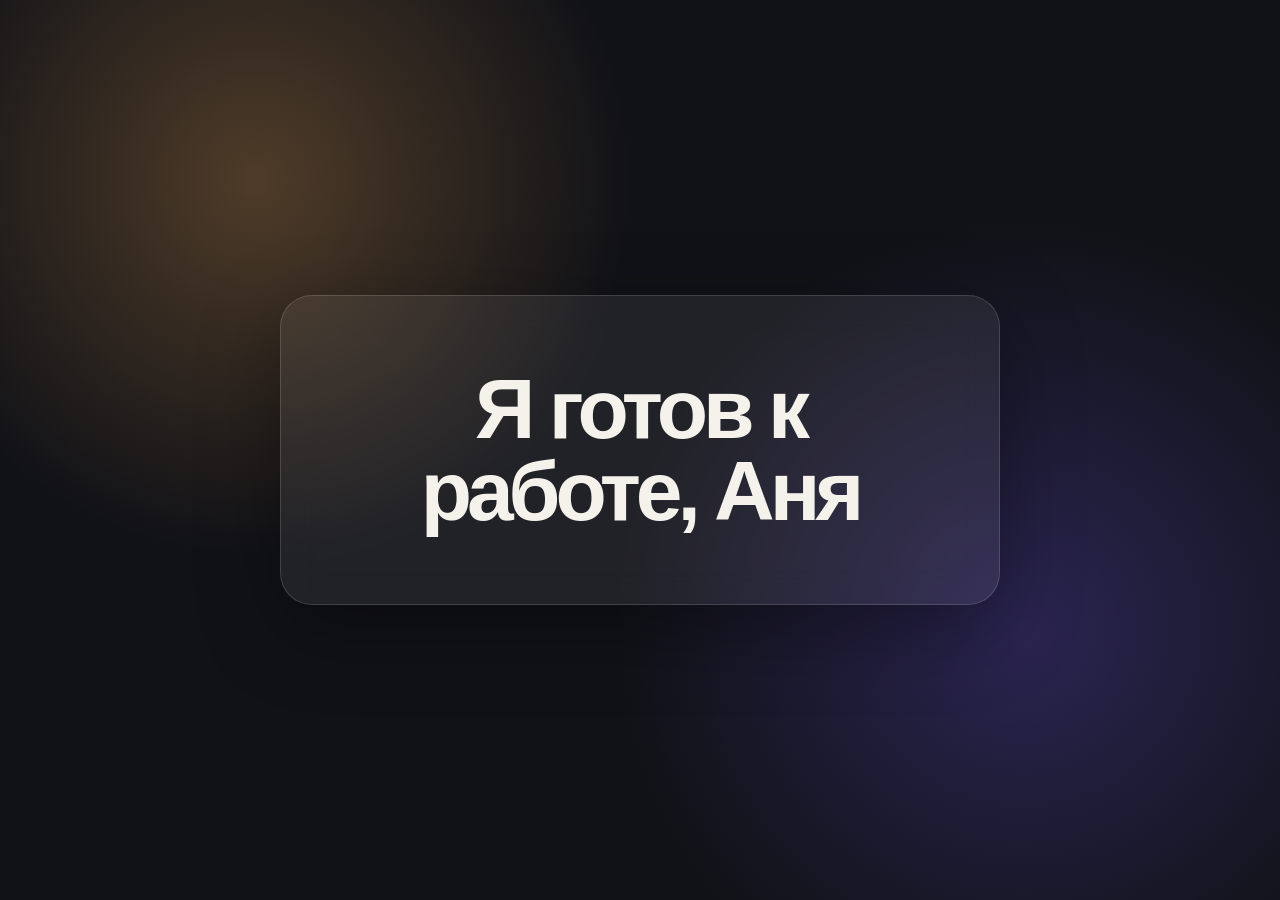
==== index.html @ 4e3712ad "Add starter landing page" ====
<!doctype html>
<html lang="ru">
<head>
  <meta charset="utf-8">
  <meta name="viewport" content="width=device-width, initial-scale=1">
  <title>Кейсы</title>
  <style>
    :root {
      color-scheme: dark;
      font-family: Inter, "Segoe UI", Arial, sans-serif;
      background: #111217;
      color: #f5f2ec;
    }

    * {
      box-sizing: border-box;
    }

    body {
      min-height: 100vh;
      margin: 0;
      display: grid;
      place-items: center;
      padding: 32px;
      background:
        radial-gradient(circle at 20% 20%, rgba(240, 168, 84, 0.28), transparent 30%),
        radial-gradient(circle at 80% 70%, rgba(119, 91, 255, 0.25), transparent 34%),
        #111217;
    }

    main {
      width: min(720px, 100%);
      padding: clamp(32px, 8vw, 72px);
      border: 1px solid rgba(255, 255, 255, 0.14);
      border-radius: 32px;
      background: rgba(255, 255, 255, 0.07);
      box-shadow: 0 24px 80px rgba(0, 0, 0, 0.35);
      backdrop-filter: blur(18px);
      text-align: center;
    }

    h1 {
      margin: 0;
      font-size: clamp(40px, 8vw, 84px);
      line-height: 0.98;
      letter-spacing: -0.06em;
    }
  </style>
</head>
<body>
  <main>
    <h1>Я готов к работе, Аня</h1>
  </main>
</body>
</html>
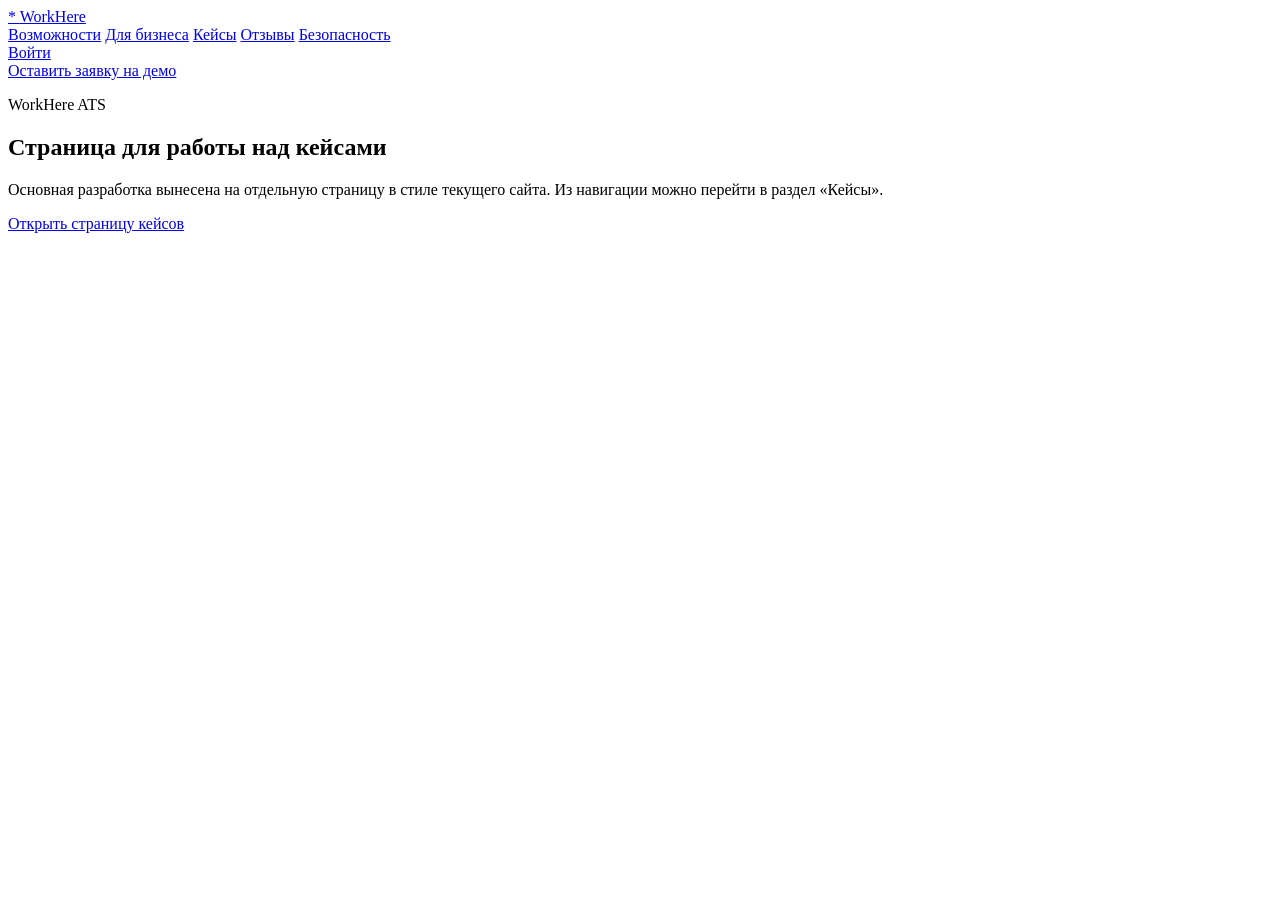
==== commit 266816f3: "Update home navigation" ====
--- a/index.html
+++ b/index.html
@@ -3,53 +3,49 @@
 <head>
   <meta charset="utf-8">
   <meta name="viewport" content="width=device-width, initial-scale=1">
-  <title>Кейсы</title>
-  <style>
-    :root {
-      color-scheme: dark;
-      font-family: Inter, "Segoe UI", Arial, sans-serif;
-      background: #111217;
-      color: #f5f2ec;
-    }
-
-    * {
-      box-sizing: border-box;
-    }
-
-    body {
-      min-height: 100vh;
-      margin: 0;
-      display: grid;
-      place-items: center;
-      padding: 32px;
-      background:
-        radial-gradient(circle at 20% 20%, rgba(240, 168, 84, 0.28), transparent 30%),
-        radial-gradient(circle at 80% 70%, rgba(119, 91, 255, 0.25), transparent 34%),
-        #111217;
-    }
-
-    main {
-      width: min(720px, 100%);
-      padding: clamp(32px, 8vw, 72px);
-      border: 1px solid rgba(255, 255, 255, 0.14);
-      border-radius: 32px;
-      background: rgba(255, 255, 255, 0.07);
-      box-shadow: 0 24px 80px rgba(0, 0, 0, 0.35);
-      backdrop-filter: blur(18px);
-      text-align: center;
-    }
-
-    h1 {
-      margin: 0;
-      font-size: clamp(40px, 8vw, 84px);
-      line-height: 0.98;
-      letter-spacing: -0.06em;
-    }
-  </style>
+  <title>WorkHere</title>
+  <meta name="description" content="Стартовая страница WorkHere ATS.">
+  <link rel="preconnect" href="https://fonts.googleapis.com">
+  <link rel="preconnect" href="https://fonts.gstatic.com" crossorigin>
+  <link href="https://fonts.googleapis.com/css2?family=Exo+2:wght@400;500;600;700;800;900&family=Inter:wght@400;500;600;700;800;900&display=swap" rel="stylesheet">
+  <link rel="stylesheet" href="styles.css">
 </head>
 <body>
-  <main>
-    <h1>Я готов к работе, Аня</h1>
+<div class="page" id="top">
+  <div class="page__header">
+    <div class="container">
+      <header class="header">
+        <a class="logo" href="index.html" aria-label="WorkHere">
+          <span class="logo__mark" aria-hidden="true">*</span>
+          <span>WorkHere</span>
+        </a>
+        <div class="header__nav">
+          <nav class="nav" aria-label="Основная навигация">
+            <a class="nav__link" href="#features">Возможности</a>
+            <a class="nav__link" href="#business">Для бизнеса</a>
+            <a class="nav__link" href="cases.html">Кейсы</a>
+            <a class="nav__link" href="#reviews">Отзывы</a>
+            <a class="nav__link" href="#security">Безопасность</a>
+          </nav>
+        </div>
+        <div class="header__actions">
+          <a class="header__login" href="#">Войти</a>
+          <div class="header__button">
+            <a class="button button--primary" href="cases.html#demo-request">Оставить заявку на демо</a>
+          </div>
+        </div>
+      </header>
+    </div>
+  </div>
+
+  <main class="home-preview">
+    <section class="home-preview__panel" aria-labelledby="home-title">
+      <p class="cases-hero__eyebrow">WorkHere ATS</p>
+      <h1 class="cases-hero__title" id="home-title">Страница для работы над кейсами</h1>
+      <p class="cases-hero__lead">Основная разработка вынесена на отдельную страницу в стиле текущего сайта. Из навигации можно перейти в раздел «Кейсы».</p>
+      <a class="button button--primary" href="cases.html">Открыть страницу кейсов</a>
+    </section>
   </main>
+</div>
 </body>
-</html>+</html>
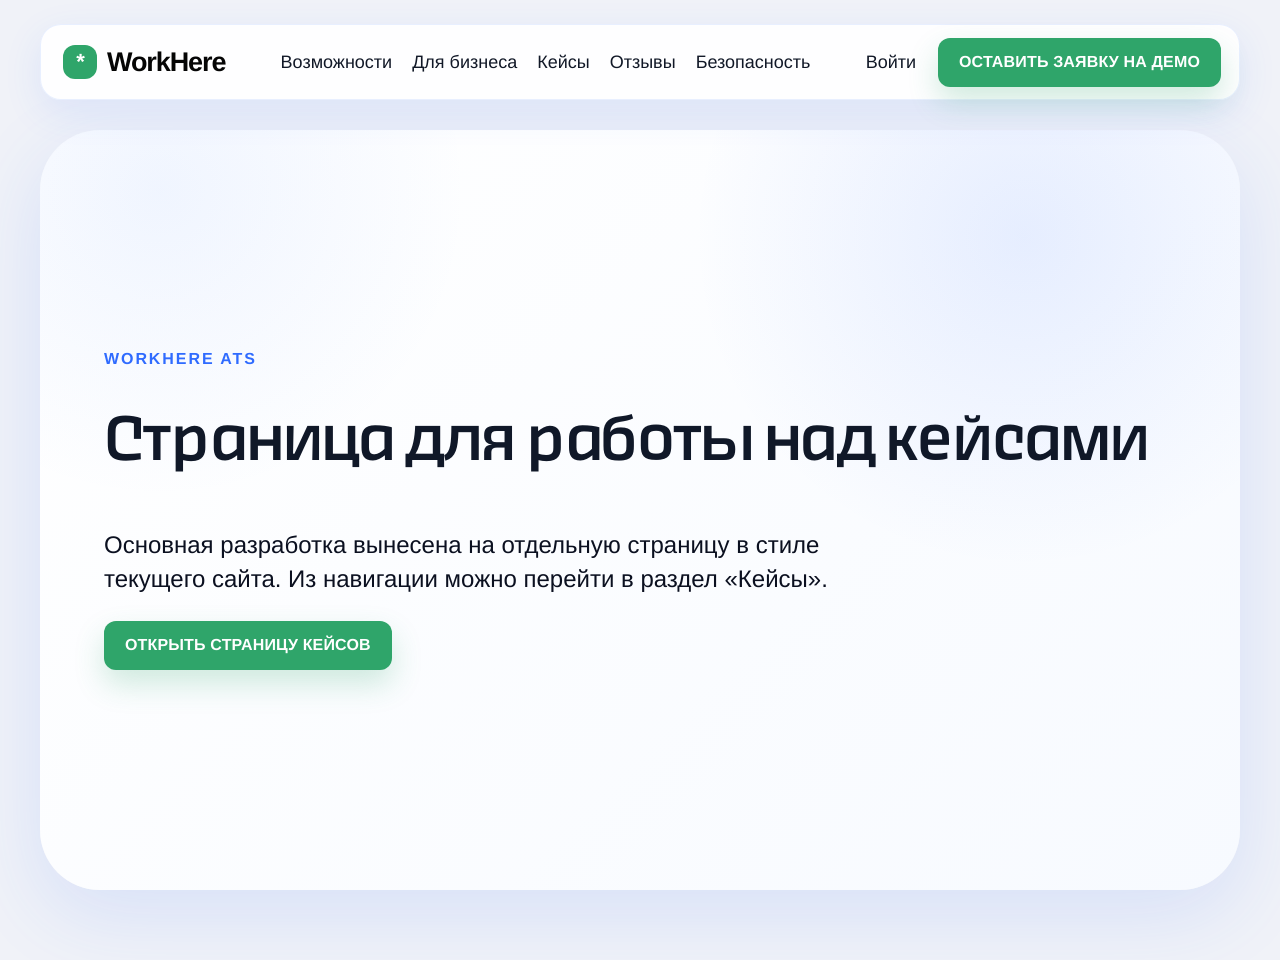
==== commit f22b392d: "Use local Exo 2 across all pages" ====
--- a/index.html
+++ b/index.html
@@ -5,10 +5,7 @@
   <meta name="viewport" content="width=device-width, initial-scale=1">
   <title>WorkHere</title>
   <meta name="description" content="Стартовая страница WorkHere ATS.">
-  <link rel="preconnect" href="https://fonts.googleapis.com">
-  <link rel="preconnect" href="https://fonts.gstatic.com" crossorigin>
-  <link href="https://fonts.googleapis.com/css2?family=Exo+2:wght@400;500;600;700;800;900&family=Inter:wght@400;500;600;700;800;900&display=swap" rel="stylesheet">
-  <link rel="stylesheet" href="styles.css">
+  <link rel="stylesheet" href="styles.css?v=main-style-26">
 </head>
 <body>
 <div class="page" id="top">
--- a/styles.css
+++ b/styles.css
@@ -0,0 +1,5449 @@
+@font-face {
+  font-family: "Thicker Medium";
+  src: url("thicker-medium.otf") format("opentype");
+  font-weight: 500 900;
+  font-style: normal;
+  font-display: swap;
+}
+
+:root {
+  --font-main: "Inter", Arial, sans-serif;
+  --font-display: Arial, Helvetica, sans-serif;
+  --font-heading: "Thicker Medium", "Thicker", Arial, Helvetica, sans-serif;
+  --color-primary: #2f6bff;
+  --color-primary-alt: #3478ff;
+  --color-primary-dark: #339f61;
+  --color-bg: #f7faff;
+  --color-card: #ffffff;
+  --color-card-blue: #eef6ff;
+  --color-text-muted: #667085;
+  --color-glow: rgba(47, 107, 255, 0.18);
+  --color-cta: #2fa56a;
+  --color-white: #ffffff;
+  --color-black: #050505;
+  --color-text: #0b1020;
+  --color-muted: #667085;
+  --color-soft: #eef6ff;
+  --color-green: #2fa56a;
+  --color-green-hover: #248856;
+  --color-blue: #2f6bff;
+  --color-blue-deep: #339f61;
+  --color-sky: #eef6ff;
+  --color-yellow: #eef6ff;
+  --color-mint: #eef6ff;
+  --color-violet: #f5f8ff;
+  --color-border: rgba(47, 107, 255, 0.16);
+  --shadow-soft: 0 24px 80px rgba(47, 107, 255, 0.13);
+  --shadow-card: 0 14px 36px rgba(47, 107, 255, 0.12);
+  --radius-md: 20px;
+  --radius-lg: 32px;
+  --transition: 0.2s ease;
+}
+
+* {
+  box-sizing: border-box;
+}
+
+html {
+  scroll-behavior: smooth;
+}
+
+body {
+  margin: 0;
+  font-family: var(--font-main);
+  color: var(--color-text);
+  background: #f0f2f8;
+}
+
+a {
+  color: inherit;
+  text-decoration: none;
+}
+
+img,
+svg {
+  display: block;
+  max-width: 100%;
+}
+
+button {
+  font: inherit;
+}
+
+.page {
+  min-height: 100vh;
+  overflow: hidden;
+}
+
+.container {
+  margin-inline: 40px;
+}
+
+.page__header {
+  position: absolute;
+  z-index: 20;
+  top: 40px;
+  left: 0;
+  right: 0;
+}
+
+.header {
+  min-height: 77px;
+  display: flex;
+  align-items: center;
+  justify-content: space-between;
+  gap: 20px;
+  padding: 0 20px;
+  border-radius: 21px;
+  background: #f6f9fd;
+  box-shadow: 0 10px 34px rgba(130, 158, 192, 0.18);
+  backdrop-filter: blur(18px);
+}
+
+.logo {
+  display: inline-flex;
+  align-items: center;
+  gap: 10px;
+  font-family: var(--font-display);
+  font-size: 27px;
+  font-weight: 800;
+  letter-spacing: -0.04em;
+  color: var(--color-black);
+}
+
+.logo__mark {
+  width: 34px;
+  height: 34px;
+  display: grid;
+  place-items: center;
+  border-radius: 12px;
+  background: var(--color-green);
+  color: var(--color-white);
+  font-size: 22px;
+  line-height: 1;
+}
+
+.logo--image {
+  gap: 0;
+}
+
+.logo__image {
+  display: block;
+  width: 160px;
+  max-height: 46px;
+  object-fit: contain;
+}
+
+.nav {
+  display: flex;
+  align-items: center;
+  gap: 42px;
+}
+
+.nav__link,
+.header__login {
+  color: rgba(16, 21, 37, 0.82);
+  font-family: var(--font-display);
+  font-size: 20px;
+  font-weight: 500;
+  line-height: 1.12;
+  transition: color var(--transition);
+}
+
+.nav__link:hover,
+.nav__link--active,
+.header__login:hover {
+  color: var(--color-blue);
+}
+
+.header__actions {
+  display: flex;
+  align-items: center;
+  gap: 22px;
+}
+
+.button {
+  display: inline-flex;
+  align-items: center;
+  justify-content: center;
+  min-height: 49px;
+  padding: 0 24px;
+  border: 1px solid transparent;
+  border-radius: 12px;
+  font-family: var(--font-display);
+  font-size: 17px;
+  font-weight: 600;
+  line-height: 1;
+  text-transform: uppercase;
+  cursor: pointer;
+  transition: color var(--transition), background var(--transition), border-color var(--transition), box-shadow var(--transition), transform var(--transition);
+}
+
+.button:hover {
+  transform: translateY(-1px);
+}
+
+.button--primary {
+  color: var(--color-white);
+  background: var(--color-green);
+}
+
+.button--primary:hover {
+  background: var(--color-green-hover);
+  box-shadow: 0 14px 30px rgba(54, 195, 107, 0.3);
+}
+
+.button--secondary {
+  color: var(--color-blue);
+  border-color: var(--color-blue);
+  background: var(--color-white);
+}
+
+.button--secondary:hover {
+  color: var(--color-white);
+  background: var(--color-blue);
+}
+
+.header__burger-btn {
+  display: none;
+  width: 48px;
+  height: 48px;
+  align-items: center;
+  justify-content: center;
+  border: 0;
+  border-radius: 14px;
+  background: var(--color-white);
+  color: var(--color-text);
+  cursor: pointer;
+}
+
+.mobile-menu {
+  position: fixed;
+  inset: 0;
+  z-index: 40;
+  display: none;
+  padding: 20px;
+  overflow-y: auto;
+  background: #f0f2f8;
+  opacity: 0;
+  visibility: hidden;
+  transition: opacity var(--transition), visibility var(--transition);
+}
+
+.mobile-menu.is-open {
+  opacity: 1;
+  visibility: visible;
+}
+
+.mobile-menu__panel {
+  width: 100%;
+  max-width: 430px;
+  min-height: calc(100vh - 40px);
+  margin-inline: auto;
+  padding: 14px 20px 20px;
+  border-radius: 21px;
+  background: #f6f9fd;
+}
+
+.mobile-menu__header {
+  display: flex;
+  align-items: center;
+  justify-content: space-between;
+  gap: 16px;
+}
+
+.mobile-menu__close {
+  width: 44px;
+  height: 44px;
+  border: 0;
+  border-radius: 12px;
+  background: var(--color-white);
+  color: var(--color-text);
+  font-size: 32px;
+  line-height: 1;
+  cursor: pointer;
+}
+
+.mobile-menu__nav {
+  display: grid;
+  gap: 6px;
+  margin-top: 28px;
+}
+
+.mobile-menu__link {
+  padding: 15px 0;
+  border-bottom: 1px solid var(--color-border);
+  font-family: var(--font-display);
+  font-size: 22px;
+  font-weight: 600;
+}
+
+.mobile-menu__actions {
+  display: grid;
+  gap: 12px;
+  margin-top: 30px;
+}
+
+.cases-page__hero {
+  position: relative;
+  padding: 190px 40px 70px;
+}
+
+.cases-page__hero::before,
+.cases-page__hero::after {
+  content: "";
+  position: absolute;
+  z-index: -1;
+  border-radius: 999px;
+  filter: blur(8px);
+}
+
+.cases-page__hero::before {
+  width: 520px;
+  height: 520px;
+  top: 70px;
+  right: -160px;
+  background: rgba(24, 144, 255, 0.16);
+}
+
+.cases-page__hero::after {
+  width: 420px;
+  height: 420px;
+  left: -160px;
+  bottom: -120px;
+  background: rgba(54, 195, 107, 0.18);
+}
+
+.cases-page__inner {
+  width: 100%;
+  max-width: 1360px;
+  margin-inline: auto;
+}
+
+.cases-hero {
+  display: grid;
+  grid-template-columns: minmax(0, 1.12fr) minmax(360px, 0.88fr);
+  gap: 48px;
+  align-items: center;
+}
+
+.cases-hero__eyebrow,
+.section-eyebrow {
+  margin: 0 0 18px;
+  font-family: var(--font-display);
+  font-size: 16px;
+  font-weight: 700;
+  line-height: 1.2;
+  letter-spacing: 0.08em;
+  color: var(--color-green);
+  text-transform: uppercase;
+}
+
+.cases-hero__title,
+.section-title {
+  margin: 0;
+  font-family: var(--font-display);
+  font-size: 76px;
+  font-weight: 700;
+  line-height: 1;
+  letter-spacing: -0.045em;
+  color: #101828;
+}
+
+.cases-hero__lead,
+.section-lead {
+  max-width: 760px;
+  margin: 28px 0 0;
+  color: var(--color-text);
+  font-family: var(--font-display);
+  font-size: 24px;
+  font-weight: 400;
+  line-height: 1.42;
+}
+
+.cases-hero__actions {
+  display: flex;
+  flex-wrap: wrap;
+  gap: 14px;
+  margin-top: 34px;
+}
+
+.cases-hero__visual {
+  position: relative;
+  min-height: 470px;
+  padding: 24px;
+  border-radius: 60px;
+  background: var(--color-sky);
+  box-shadow: var(--shadow-soft);
+  overflow: hidden;
+}
+
+.cases-page__hero-alt {
+  padding: 190px 40px 70px;
+}
+
+.cases-intro {
+  position: relative;
+  min-height: 620px;
+  display: block;
+  padding: 56px;
+  border-radius: 60px;
+  background:
+    radial-gradient(circle at 78% 18%, rgba(198, 229, 255, 0.9), transparent 22%),
+    radial-gradient(circle at 8% 2%, rgba(183, 244, 209, 0.7), transparent 24%),
+    var(--color-white);
+  box-shadow: var(--shadow-soft);
+  overflow: hidden;
+}
+
+.cases-intro__content {
+  position: relative;
+  z-index: 3;
+  min-width: 0;
+  max-width: 790px;
+}
+
+.cases-intro__title {
+  max-width: 790px;
+  margin: 0;
+  font-family: var(--font-display);
+  font-size: 64px;
+  font-weight: 700;
+  line-height: 1;
+  letter-spacing: -0.045em;
+  color: #101828;
+}
+
+.cases-intro__lead {
+  max-width: 760px;
+  margin: 26px 0 0;
+  color: #111827;
+  font-family: var(--font-display);
+  font-size: 22px;
+  line-height: 1.45;
+}
+
+.cases-intro__nav {
+  display: grid;
+  grid-template-columns: repeat(5, minmax(0, 112px));
+  gap: 12px;
+  margin-top: 34px;
+  color: var(--color-text);
+  font-family: var(--font-display);
+}
+
+.cases-intro__case {
+  min-height: 112px;
+  display: flex;
+  flex-direction: column;
+  justify-content: space-between;
+  gap: 10px;
+  padding: 10px;
+  border-radius: 22px;
+  background: rgba(255, 255, 255, 0.7);
+  border: 1px solid rgba(16, 21, 37, 0.08);
+  box-shadow: 0 16px 46px rgba(42, 79, 124, 0.08);
+  transition: transform var(--transition), border-color var(--transition), box-shadow var(--transition), background var(--transition);
+}
+
+.cases-intro__case--ready:hover {
+  transform: translateY(-1px);
+  border-color: rgba(63, 119, 245, 0.42);
+  background: var(--color-white);
+  box-shadow: var(--shadow-card);
+}
+
+.cases-intro__case.is-active {
+  border-color: rgba(63, 119, 245, 0.58);
+  background: var(--color-white);
+  box-shadow: var(--shadow-card);
+}
+
+.cases-intro__case-logo {
+  min-height: 58px;
+  border-radius: 16px;
+}
+
+.cases-intro__case-logo.case-card__logo--haval span {
+  font-size: 25px;
+}
+
+.cases-intro__case-logo.case-card__logo--cdek::before {
+  width: 48px;
+  height: 48px;
+  top: 5px;
+}
+
+.cases-intro__case-logo .case-card__logo-orbit {
+  width: 34px;
+  height: 12px;
+  top: 20px;
+}
+
+.cases-intro__case-logo .case-card__logo-word {
+  margin-top: 34px;
+  font-size: 22px;
+}
+
+.cases-intro__case-logo .pivaldi-logo__word {
+  font-size: 24px;
+}
+
+.cases-intro__case-logo .pivaldi-logo__ornament {
+  gap: 8px;
+}
+
+.cases-intro__case-logo .pivaldi-logo__ornament::before,
+.cases-intro__case-logo .pivaldi-logo__ornament::after {
+  width: 34px;
+}
+
+.cases-intro__case-logo.case-card__logo--miuz img {
+  max-height: 42px;
+}
+
+.cases-intro__case-logo.case-card__logo--radisson img {
+  max-height: 42px;
+}
+
+.cases-intro__case strong {
+  display: block;
+  font-size: 15px;
+  font-weight: 700;
+  line-height: 1;
+}
+
+.cases-intro__case--soon {
+  color: rgba(16, 21, 37, 0.44);
+  background: rgba(246, 249, 253, 0.72);
+  box-shadow: none;
+}
+
+.cases-intro__case-placeholder {
+  min-height: 58px;
+  display: grid;
+  place-items: center;
+  border-radius: 16px;
+  border: 1px dashed rgba(16, 21, 37, 0.18);
+  color: rgba(16, 21, 37, 0.36);
+  font-size: 20px;
+  font-weight: 800;
+  letter-spacing: -0.04em;
+}
+
+.cases-intro__clouds {
+  position: absolute;
+  z-index: 2;
+  top: 100px;
+  right: 54px;
+  width: 480px;
+  height: 430px;
+}
+
+.cases-intro__cloud {
+  position: absolute;
+  display: grid;
+  align-content: center;
+  gap: 8px;
+  min-width: 160px;
+  min-height: 126px;
+  padding: 24px 28px;
+  color: #101525;
+  font-family: var(--font-display);
+  box-shadow: 0 20px 60px rgba(42, 79, 124, 0.1);
+}
+
+.cases-intro__cloud strong {
+  display: block;
+  font-size: 46px;
+  font-weight: 800;
+  line-height: 0.92;
+  letter-spacing: -0.06em;
+}
+
+.cases-intro__cloud span {
+  display: block;
+  max-width: 180px;
+  color: rgba(16, 21, 37, 0.72);
+  font-size: 15px;
+  font-weight: 500;
+  line-height: 1.25;
+}
+
+.cases-intro__cloud--blue {
+  top: 0;
+  left: 92px;
+  width: 198px;
+  height: 142px;
+  border-radius: 45% 55% 50% 50% / 55% 45% 55% 45%;
+  background: rgba(205, 233, 255, 0.92);
+  transform: rotate(-7deg);
+}
+
+.cases-intro__cloud--blue strong {
+  color: #075bcf;
+}
+
+.cases-intro__cloud--green {
+  top: 112px;
+  right: 0;
+  width: 206px;
+  height: 148px;
+  border-radius: 55% 45% 58% 42% / 44% 56% 44% 56%;
+  background: rgba(173, 244, 203, 0.92);
+  transform: rotate(8deg);
+}
+
+.cases-intro__cloud--green strong {
+  color: #237a48;
+}
+
+.cases-intro__cloud--orange {
+  left: 0;
+  top: 178px;
+  width: 188px;
+  height: 140px;
+  border-radius: 50% 50% 42% 58% / 58% 42% 58% 42%;
+  background: rgba(255, 214, 149, 0.92);
+  transform: rotate(-10deg);
+}
+
+.cases-intro__cloud--orange strong {
+  color: #c56f16;
+}
+
+.cases-intro__cloud--mint {
+  right: 74px;
+  bottom: 0;
+  width: 190px;
+  height: 136px;
+  border-radius: 44% 56% 52% 48% / 48% 58% 42% 52%;
+  background: rgba(218, 251, 242, 0.94);
+  transform: rotate(-4deg);
+}
+
+.cases-intro__cloud--mint strong {
+  color: #219a72;
+}
+
+.cases-intro__cloud--cream {
+  left: 146px;
+  top: 244px;
+  width: 176px;
+  height: 132px;
+  border-radius: 58% 42% 48% 52% / 46% 54% 46% 54%;
+  background: rgba(255, 244, 218, 0.96);
+  transform: rotate(6deg);
+}
+
+.cases-intro__cloud--cream strong {
+  color: #d47a19;
+}
+
+.cases-intro__shape,
+.cases-intro__line {
+  position: absolute;
+  display: block;
+  pointer-events: none;
+}
+
+.cases-intro__shape {
+  z-index: 1;
+  filter: blur(0.3px);
+  opacity: 0.86;
+}
+
+.cases-intro__shape--blue {
+  width: 480px;
+  height: 330px;
+  top: 78px;
+  right: -110px;
+  border-radius: 46% 54% 48% 52% / 54% 42% 58% 46%;
+  background: rgba(196, 228, 255, 0.82);
+  transform: rotate(-10deg);
+}
+
+.cases-intro__shape--green {
+  width: 260px;
+  height: 220px;
+  left: -92px;
+  bottom: -42px;
+  border-radius: 58% 42% 52% 48% / 42% 54% 46% 58%;
+  background: rgba(170, 242, 202, 0.72);
+  transform: rotate(18deg);
+}
+
+.cases-intro__shape--orange {
+  width: 360px;
+  height: 260px;
+  right: 160px;
+  bottom: -124px;
+  border-radius: 50%;
+  background: rgba(255, 210, 132, 0.72);
+}
+
+.cases-intro__line {
+  z-index: 1;
+  width: 360px;
+  height: 360px;
+  border: 2px solid rgba(255, 255, 255, 0.68);
+  border-radius: 50%;
+}
+
+.cases-intro__line--one {
+  top: 70px;
+  right: 170px;
+}
+
+.cases-intro__line--two {
+  right: 56px;
+  bottom: 86px;
+  width: 150px;
+  height: 150px;
+}
+
+.cases-intro__logos {
+  display: grid;
+  grid-template-columns: repeat(5, minmax(0, 1fr));
+  gap: 12px;
+  margin-top: 42px;
+}
+
+.cases-intro__logo {
+  min-height: 132px;
+  display: flex;
+  flex-direction: column;
+  justify-content: space-between;
+  gap: 12px;
+  padding: 12px;
+  border-radius: 24px;
+  background: #f6f9fd;
+  border: 1px solid rgba(16, 21, 37, 0.08);
+  color: var(--color-text);
+  font-family: var(--font-display);
+  transition: transform var(--transition), border-color var(--transition), box-shadow var(--transition);
+}
+
+.cases-intro__logo--ready:hover {
+  transform: translateY(-3px);
+  border-color: #3f77f5;
+  box-shadow: var(--shadow-card);
+}
+
+.cases-intro__logo .case-card__logo {
+  min-height: 70px;
+  border-radius: 18px;
+}
+
+.cases-intro__logo .case-card__logo--haval span {
+  font-size: 29px;
+}
+
+.cases-intro__logo .case-card__logo-word {
+  font-size: 28px;
+}
+
+.cases-intro__logo strong {
+  font-size: 17px;
+  line-height: 1;
+}
+
+.cases-intro__logo--soon {
+  align-items: flex-start;
+  justify-content: flex-end;
+  color: rgba(16, 21, 37, 0.5);
+  background: repeating-linear-gradient(-45deg, #f6f9fd, #f6f9fd 10px, #eef3fb 10px, #eef3fb 20px);
+  font-size: 16px;
+  font-weight: 700;
+}
+
+.cases-intro__card {
+  position: relative;
+  min-height: 100%;
+  display: flex;
+  flex-direction: column;
+  justify-content: space-between;
+  gap: 34px;
+  padding: 36px;
+  border-radius: 42px;
+  background: var(--color-sky);
+  overflow: hidden;
+}
+
+.cases-intro__card::after {
+  content: "";
+  position: absolute;
+  right: -82px;
+  bottom: -112px;
+  width: 260px;
+  height: 260px;
+  border-radius: 50%;
+  background: var(--color-yellow);
+}
+
+.cases-intro__card h3,
+.cases-intro__card ul {
+  position: relative;
+  z-index: 1;
+}
+
+.cases-intro__card h3 {
+  max-width: 430px;
+  margin: 0;
+  font-family: var(--font-display);
+  font-size: 34px;
+  line-height: 1.05;
+  letter-spacing: -0.045em;
+}
+
+.cases-intro__card ul {
+  display: grid;
+  gap: 12px;
+  margin: 0;
+  padding: 0;
+  list-style: none;
+}
+
+.cases-intro__card li {
+  display: flex;
+  align-items: center;
+  gap: 12px;
+  padding: 15px 16px;
+  border-radius: 18px;
+  background: rgba(255, 255, 255, 0.72);
+  color: #111827;
+  font-family: var(--font-display);
+  font-size: 17px;
+  font-weight: 600;
+}
+
+.cases-intro__card li::before {
+  content: "";
+  width: 12px;
+  height: 12px;
+  flex: 0 0 auto;
+  border-radius: 50%;
+  background: var(--color-green);
+  box-shadow: inset 0 0 0 3px var(--color-white);
+}
+
+.cases-hero__visual::before {
+  content: "";
+  position: absolute;
+  inset: auto -80px -120px auto;
+  width: 300px;
+  height: 300px;
+  border-radius: 50%;
+  background: var(--color-yellow);
+}
+
+.mockup {
+  position: relative;
+  z-index: 1;
+  height: 100%;
+  min-height: 420px;
+  display: grid;
+  align-content: space-between;
+  gap: 18px;
+  padding: 26px;
+  border-radius: 42px;
+  background: rgba(255, 255, 255, 0.92);
+}
+
+.mockup__top {
+  display: flex;
+  justify-content: space-between;
+  gap: 14px;
+}
+
+.mockup__chip,
+.case-chip {
+  display: inline-flex;
+  align-items: center;
+  justify-content: center;
+  min-height: 32px;
+  padding: 7px 13px;
+  border-radius: 999px;
+  background: #6df9a5;
+  color: var(--color-black);
+  font-family: var(--font-display);
+  font-size: 12px;
+  font-weight: 600;
+  line-height: 1.2;
+}
+
+.mockup__chip--blue,
+.case-chip--blue {
+  background: #d9f0ff;
+  color: var(--color-blue-deep);
+}
+
+.mockup__title {
+  margin: 8px 0 0;
+  font-family: var(--font-display);
+  font-size: 32px;
+  font-weight: 700;
+  line-height: 1.08;
+  letter-spacing: -0.04em;
+}
+
+.mockup__pipeline {
+  display: grid;
+  gap: 10px;
+  margin-top: 22px;
+}
+
+.mockup__row {
+  display: grid;
+  grid-template-columns: 1fr auto;
+  gap: 14px;
+  align-items: center;
+  padding: 14px;
+  border: 1px solid var(--color-border);
+  border-radius: 18px;
+  background: #f7faff;
+  font-family: var(--font-display);
+  font-weight: 600;
+}
+
+.mockup__bar {
+  height: 8px;
+  margin-top: 8px;
+  border-radius: 999px;
+  background: #e3eaf4;
+  overflow: hidden;
+}
+
+.mockup__bar span {
+  display: block;
+  height: 100%;
+  border-radius: inherit;
+  background: var(--color-green);
+}
+
+.mockup__metric {
+  display: grid;
+  grid-template-columns: repeat(2, 1fr);
+  gap: 12px;
+}
+
+.mockup__metric-card {
+  padding: 18px;
+  border-radius: 24px;
+  background: var(--color-text);
+  color: var(--color-white);
+}
+
+.mockup__metric-card strong {
+  display: block;
+  font-family: var(--font-display);
+  font-size: 34px;
+  line-height: 1;
+}
+
+.mockup__metric-card span {
+  display: block;
+  margin-top: 8px;
+  color: rgba(255, 255, 255, 0.72);
+  font-size: 13px;
+  line-height: 1.35;
+}
+
+.cases-page__nav,
+.cases-page__voice,
+.cases-page__case,
+.cases-page__cta,
+.home-preview {
+  padding: 0 40px 70px;
+}
+
+.case-nav {
+  padding: 56px;
+  border-radius: 60px;
+  background: var(--color-white);
+  box-shadow: var(--shadow-soft);
+}
+
+.case-nav__head {
+  display: flex;
+  justify-content: space-between;
+  align-items: flex-end;
+  gap: 24px;
+  margin-bottom: 26px;
+}
+
+.case-nav__title {
+  max-width: 760px;
+  margin: 0;
+  font-family: var(--font-display);
+  font-size: 44px;
+  line-height: 1;
+  letter-spacing: -0.04em;
+}
+
+.case-nav__note {
+  margin: 0;
+  color: var(--color-muted);
+  font-family: var(--font-display);
+  font-size: 18px;
+}
+
+.case-nav__grid {
+  display: grid;
+  grid-template-columns: repeat(5, minmax(0, 1fr));
+  gap: 16px;
+}
+
+.case-card {
+  min-height: 232px;
+  display: flex;
+  flex-direction: column;
+  justify-content: space-between;
+  gap: 16px;
+  padding: 20px;
+  border: 2px solid transparent;
+  border-radius: 24px;
+  background: #f6f9fd;
+  box-shadow: 0 0 0 rgba(42, 79, 124, 0);
+  transition: border-color var(--transition), transform var(--transition), box-shadow var(--transition), background var(--transition);
+}
+
+.case-card:hover,
+.case-card--active {
+  transform: translateY(-3px);
+  border-color: #3f77f5;
+  background: var(--color-white);
+  box-shadow: var(--shadow-card);
+}
+
+.case-card--soon {
+  color: rgba(16, 21, 37, 0.48);
+  background: repeating-linear-gradient(-45deg, #f6f9fd, #f6f9fd 10px, #eef3fb 10px, #eef3fb 20px);
+}
+
+.case-card__logo {
+  width: 100%;
+  min-height: 74px;
+  display: grid;
+  place-items: center;
+  overflow: hidden;
+  border-radius: 18px;
+}
+
+.case-card__logo--haval {
+  position: relative;
+  background: #f20b0b;
+  box-shadow: inset 0 0 0 1px rgba(0, 0, 0, 0.12);
+}
+
+.case-card__logo--haval span {
+  display: block;
+  color: #d7d7d7;
+  font-family: var(--font-display);
+  font-size: 31px;
+  font-weight: 900;
+  font-style: italic;
+  line-height: 1;
+  letter-spacing: -0.1em;
+  text-shadow: 2px 2px 0 #000, -1px -1px 0 #fff, 0 5px 10px rgba(0, 0, 0, 0.35);
+  transform: skewX(-13deg) scaleX(1.25);
+}
+
+.case-card__logo--placeholder {
+  border: 1px dashed rgba(16, 21, 37, 0.2);
+  background: rgba(255, 255, 255, 0.72);
+  color: rgba(16, 21, 37, 0.38);
+  font-family: var(--font-display);
+  font-size: 13px;
+  font-weight: 700;
+  text-transform: uppercase;
+  letter-spacing: 0.08em;
+}
+
+.case-card__logo--cdek {
+  position: relative;
+  gap: 8px;
+  background: var(--color-white);
+  border: 1px solid rgba(16, 21, 37, 0.08);
+}
+
+.case-card__logo--cdek::before {
+  content: "";
+  position: absolute;
+  width: 70px;
+  height: 70px;
+  top: 6px;
+  left: 50%;
+  border-radius: 50%;
+  background: radial-gradient(circle at 35% 25%, #b5ef3e 0, #64c528 45%, #159b3b 100%);
+  transform: translateX(-50%);
+}
+
+.case-card__logo-orbit {
+  position: absolute;
+  z-index: 1;
+  width: 48px;
+  height: 18px;
+  top: 25px;
+  left: 50%;
+  border-radius: 100% 0 100% 0;
+  background: var(--color-white);
+  transform: translateX(-50%) rotate(-18deg) skewX(-18deg);
+}
+
+.case-card__logo-word {
+  position: relative;
+  z-index: 2;
+  margin-top: 42px;
+  color: #22252a;
+  font-family: var(--font-display);
+  font-size: 30px;
+  font-weight: 900;
+  font-style: italic;
+  line-height: 1;
+  letter-spacing: -0.11em;
+  transform: skewX(-12deg) scaleX(1.12);
+}
+
+.case-card__logo--pivaldi {
+  position: relative;
+  gap: 10px;
+  background: #171717;
+  border: 1px solid rgba(177, 151, 108, 0.28);
+  color: #b79b6f;
+}
+
+.case-card__logo--pivaldi::before {
+  content: "";
+  position: absolute;
+  inset: 0;
+  background: radial-gradient(circle at 50% 12%, rgba(255, 255, 255, 0.06), transparent 34%);
+}
+
+.pivaldi-logo__word,
+.pivaldi-logo__ornament {
+  position: relative;
+  z-index: 1;
+  display: flex;
+  align-items: center;
+  justify-content: center;
+  font-family: var(--font-display);
+}
+
+.pivaldi-logo__word {
+  color: #b79b6f;
+  font-size: 34px;
+  font-weight: 900;
+  line-height: 0.9;
+  letter-spacing: 0.03em;
+  text-shadow: 0 1px 0 rgba(255, 255, 255, 0.12);
+}
+
+.pivaldi-logo__ornament {
+  width: 100%;
+  height: 20px;
+  gap: 12px;
+  background:
+    radial-gradient(circle at 50% 50%, #b79b6f 0 3px, transparent 4px),
+    linear-gradient(35deg, transparent 46%, #9f865d 47% 53%, transparent 54%),
+    linear-gradient(-35deg, transparent 46%, #9f865d 47% 53%, transparent 54%);
+  background-repeat: no-repeat;
+  background-position: center;
+  background-size: 24px 18px, 22px 16px, 22px 16px;
+}
+
+.pivaldi-logo__ornament::before,
+.pivaldi-logo__ornament::after {
+  content: "";
+  width: 72px;
+  height: 4px;
+  border-radius: 999px;
+  background: #9f865d;
+}
+
+.pivaldi-logo__ornament {
+  color: #b79b6f;
+}
+
+.pivaldi-logo__ornament span {
+  display: none;
+}
+
+.case-card__logo--miuz {
+  padding: 10px;
+  background: var(--color-white);
+  border: 1px solid rgba(16, 21, 37, 0.08);
+}
+
+.case-card__logo--miuz img {
+  width: 100%;
+  max-height: 54px;
+  object-fit: contain;
+}
+
+.case-card__logo--radisson {
+  padding: 10px;
+  background: var(--color-white);
+  border: 1px solid rgba(16, 21, 37, 0.08);
+}
+
+.case-card__logo--radisson img {
+  width: 100%;
+  max-height: 54px;
+  object-fit: contain;
+}
+
+.case-card__name {
+  margin: 0;
+  font-family: var(--font-display);
+  font-size: 24px;
+  font-weight: 700;
+  letter-spacing: -0.03em;
+}
+
+.case-card__text {
+  margin: 8px 0 0;
+  color: var(--color-muted);
+  font-size: 14px;
+  line-height: 1.45;
+}
+
+.case-card__status {
+  align-self: flex-start;
+  padding: 8px 12px;
+  border-radius: 999px;
+  background: var(--color-mint);
+  color: var(--color-green);
+  font-family: var(--font-display);
+  font-size: 12px;
+  font-weight: 700;
+  text-transform: uppercase;
+}
+
+.case-card--soon .case-card__status {
+  background: var(--color-white);
+  color: rgba(16, 21, 37, 0.48);
+}
+
+.client-voice {
+  padding: 56px;
+  border-radius: 60px;
+  background: var(--color-sky);
+  box-shadow: var(--shadow-soft);
+}
+
+.client-voice__head {
+  display: grid;
+  grid-template-columns: minmax(0, 0.95fr) minmax(340px, 0.65fr);
+  gap: 32px;
+  align-items: end;
+  margin-bottom: 28px;
+}
+
+.client-voice__title {
+  max-width: 740px;
+  margin: 0;
+  font-family: var(--font-display);
+  font-size: 52px;
+  line-height: 1;
+  letter-spacing: -0.045em;
+}
+
+.client-voice__lead {
+  margin: 0;
+  color: #111827;
+  font-family: var(--font-display);
+  font-size: 20px;
+  line-height: 1.42;
+}
+
+.client-carousel {
+  position: relative;
+  display: grid;
+  grid-template-columns: 58px minmax(0, 1fr) 58px;
+  gap: 16px;
+  align-items: center;
+}
+
+.client-carousel__viewport {
+  min-width: 0;
+}
+
+.client-slide {
+  position: relative;
+  min-height: 520px;
+  display: grid;
+  grid-template-columns: minmax(0, 0.88fr) minmax(360px, 0.78fr);
+  gap: 28px;
+  padding: 34px;
+  overflow: hidden;
+  border: 1px solid rgba(255, 255, 255, 0.66);
+  border-radius: 46px;
+  background:
+    radial-gradient(circle at 16% 18%, rgba(255, 212, 106, 0.38), transparent 27%),
+    radial-gradient(circle at 88% 10%, rgba(216, 251, 241, 0.74), transparent 32%),
+    linear-gradient(135deg, rgba(255, 255, 255, 0.96), rgba(238, 247, 255, 0.82));
+  box-shadow: 0 28px 74px rgba(30, 72, 130, 0.18);
+}
+
+.client-slide[hidden] {
+  display: none;
+}
+
+.client-slide.is-active {
+  animation: clientSlideIn 0.22s ease both;
+}
+
+@keyframes clientSlideIn {
+  from {
+    opacity: 0;
+    transform: translateX(12px);
+  }
+
+  to {
+    opacity: 1;
+    transform: translateX(0);
+  }
+}
+
+.client-slide::before {
+  content: "";
+  position: absolute;
+  inset: auto auto -130px -110px;
+  width: 320px;
+  height: 320px;
+  border-radius: 50%;
+  background: rgba(24, 144, 255, 0.12);
+}
+
+.client-slide__person,
+.client-slide__letter {
+  position: relative;
+  z-index: 1;
+}
+
+.client-slide__person {
+  display: grid;
+  grid-template-rows: auto auto 1fr;
+  gap: 22px;
+  min-width: 0;
+}
+
+.client-slide__photo {
+  width: min(100%, 360px);
+  min-height: 230px;
+  display: grid;
+  place-items: center;
+  padding: 24px;
+  border: 1px dashed rgba(16, 21, 37, 0.2);
+  border-radius: 34px;
+  background:
+    linear-gradient(135deg, rgba(216, 251, 241, 0.8), rgba(207, 232, 255, 0.72)),
+    var(--color-white);
+  color: rgba(16, 21, 37, 0.54);
+  font-family: var(--font-display);
+  font-size: 18px;
+  font-weight: 700;
+  text-align: center;
+}
+
+.client-slide__meta {
+  display: grid;
+  gap: 6px;
+  color: var(--color-muted);
+  font-size: 16px;
+  line-height: 1.35;
+}
+
+.client-slide__meta strong {
+  color: var(--color-text);
+  font-family: var(--font-display);
+  font-size: 30px;
+  line-height: 1;
+  letter-spacing: -0.04em;
+}
+
+.client-slide blockquote {
+  align-self: end;
+  margin: 0;
+  color: rgba(16, 21, 37, 0.88);
+  font-family: var(--font-display);
+  font-size: 28px;
+  font-style: italic;
+  font-weight: 400;
+  line-height: 1.2;
+  letter-spacing: -0.035em;
+}
+
+.client-slide__letter {
+  min-width: 0;
+  display: flex;
+  align-items: stretch;
+}
+
+.client-letter {
+  width: 100%;
+  min-height: 100%;
+  display: flex;
+  flex-direction: column;
+  align-items: center;
+  justify-content: center;
+  gap: 18px;
+  padding: 34px;
+  border-radius: 34px;
+  background: var(--color-white);
+  box-shadow: 0 18px 46px rgba(42, 79, 124, 0.14);
+  text-align: center;
+}
+
+.client-letter--placeholder {
+  border: 1px dashed rgba(16, 21, 37, 0.18);
+  background:
+    linear-gradient(rgba(255, 255, 255, 0.92), rgba(255, 255, 255, 0.92)),
+    repeating-linear-gradient(0deg, transparent 0 26px, rgba(16, 21, 37, 0.06) 26px 27px);
+}
+
+.client-letter .case-card__logo {
+  width: min(100%, 260px);
+  min-height: 92px;
+}
+
+.client-letter .case-card__logo--haval span {
+  font-size: 44px;
+}
+
+.client-letter strong {
+  max-width: 280px;
+  font-family: var(--font-display);
+  font-size: 24px;
+  line-height: 1.08;
+  letter-spacing: -0.04em;
+}
+
+.client-letter > span:last-child {
+  color: var(--color-muted);
+  font-size: 15px;
+}
+
+.client-carousel__arrow {
+  width: 58px;
+  height: 58px;
+  border: 0;
+  border-radius: 20px;
+  background: var(--color-white);
+  box-shadow: 0 12px 28px rgba(42, 79, 124, 0.16);
+  cursor: pointer;
+  transition: transform var(--transition), box-shadow var(--transition), background var(--transition);
+}
+
+.client-carousel__arrow:hover {
+  transform: translateY(-2px);
+  box-shadow: 0 16px 34px rgba(42, 79, 124, 0.2);
+}
+
+.client-carousel__arrow::before {
+  content: "";
+  display: block;
+  width: 14px;
+  height: 14px;
+  margin: auto;
+  border-top: 3px solid var(--color-blue);
+  border-right: 3px solid var(--color-blue);
+}
+
+.client-carousel__arrow--prev::before {
+  transform: rotate(-135deg) translate(-1px, -1px);
+}
+
+.client-carousel__arrow--next::before {
+  transform: rotate(45deg) translate(-1px, 1px);
+}
+
+.client-carousel__dots {
+  grid-column: 2;
+  display: flex;
+  justify-content: center;
+  gap: 10px;
+  margin-top: 4px;
+}
+
+.client-carousel__dots button {
+  width: 10px;
+  height: 10px;
+  padding: 0;
+  border: 0;
+  border-radius: 999px;
+  background: rgba(16, 21, 37, 0.22);
+  cursor: pointer;
+  transition: width var(--transition), background var(--transition);
+}
+
+.client-carousel__dots button.is-active {
+  width: 34px;
+  background: var(--color-blue);
+}
+
+.case-solution {
+  padding: 0 64px 64px;
+}
+
+.case-solution__box {
+  padding: 40px;
+  border-radius: 40px;
+  background: var(--color-violet);
+}
+
+.case-solution__title {
+  max-width: 620px;
+  margin: 0 0 24px;
+  font-family: var(--font-display);
+  font-size: 42px;
+  line-height: 1;
+  letter-spacing: -0.04em;
+}
+
+.case-solution__grid {
+  display: grid;
+  grid-template-columns: repeat(4, minmax(0, 1fr));
+  gap: 16px;
+}
+
+.case-solution__item {
+  min-height: 210px;
+  display: flex;
+  flex-direction: column;
+  justify-content: space-between;
+  gap: 18px;
+  padding: 24px;
+  border-radius: 28px;
+  background: rgba(255, 255, 255, 0.68);
+  border: 1px solid rgba(16, 21, 37, 0.08);
+}
+
+.case-solution__item h4 {
+  margin: 0;
+  font-family: var(--font-display);
+  font-size: 24px;
+  line-height: 1.05;
+  letter-spacing: -0.04em;
+}
+
+.case-solution__item p {
+  margin: 0;
+  color: var(--color-muted);
+  font-size: 15px;
+  line-height: 1.42;
+}
+
+.case-detail {
+  overflow: hidden;
+  border-radius: 60px;
+  background: var(--color-white);
+  box-shadow: var(--shadow-soft);
+}
+
+.case-detail__intro {
+  display: grid;
+  grid-template-columns: minmax(0, 1.1fr) minmax(320px, 0.9fr);
+  gap: 36px;
+  padding: 64px 64px 34px;
+}
+
+.case-detail__title {
+  max-width: 900px;
+  margin: 0;
+  font-family: var(--font-display);
+  font-size: 58px;
+  font-weight: 700;
+  line-height: 1;
+  letter-spacing: -0.045em;
+}
+
+.case-detail__lead {
+  margin: 24px 0 0;
+  color: #111827;
+  font-family: var(--font-display);
+  font-size: 22px;
+  line-height: 1.45;
+}
+
+.case-detail__aside {
+  align-self: stretch;
+  display: grid;
+  gap: 14px;
+}
+
+.case-fact {
+  padding: 22px;
+  border-radius: 28px;
+  background: #f6f9fd;
+}
+
+.case-fact strong {
+  display: block;
+  font-family: var(--font-display);
+  font-size: 34px;
+  line-height: 1;
+  letter-spacing: -0.04em;
+}
+
+.case-fact span {
+  display: block;
+  margin-top: 8px;
+  color: var(--color-muted);
+  line-height: 1.35;
+}
+
+.case-detail__columns {
+  display: grid;
+  grid-template-columns: repeat(2, minmax(0, 1fr));
+  gap: 20px;
+  padding: 30px 64px 64px;
+}
+
+.case-block {
+  padding: 34px;
+  border-radius: 32px;
+  background: #f6f9fd;
+}
+
+.case-block--blue {
+  background: var(--color-sky);
+}
+
+.case-block__title {
+  margin: 0 0 20px;
+  font-family: var(--font-display);
+  font-size: 32px;
+  line-height: 1;
+  letter-spacing: -0.04em;
+}
+
+.case-list {
+  display: grid;
+  gap: 14px;
+  margin: 0;
+  padding: 0;
+  list-style: none;
+}
+
+.case-list li {
+  position: relative;
+  padding-left: 32px;
+  color: #111827;
+  font-size: 17px;
+  line-height: 1.45;
+}
+
+.case-list li::before {
+  content: "";
+  position: absolute;
+  left: 0;
+  top: 0.45em;
+  width: 14px;
+  height: 14px;
+  border-radius: 50%;
+  background: var(--color-green);
+  box-shadow: inset 0 0 0 4px var(--color-white);
+}
+
+.case-block__text {
+  margin: 0 0 18px;
+  color: #111827;
+  font-size: 17px;
+  line-height: 1.5;
+}
+
+.case-story,
+.case-quote {
+  padding: 0 64px 32px;
+}
+
+.case-story__box,
+.case-quote__box {
+  padding: 38px;
+  border-radius: 34px;
+  background: #f6f9fd;
+}
+
+.case-story--blue .case-story__box {
+  background: var(--color-sky);
+}
+
+.case-story__title,
+.case-quote__title {
+  margin: 0;
+  font-family: var(--font-display);
+  font-size: 36px;
+  line-height: 1;
+  letter-spacing: -0.04em;
+}
+
+.case-story__lead,
+.case-story__note {
+  max-width: 980px;
+  margin: 18px 0 0;
+  color: #111827;
+  font-size: 18px;
+  line-height: 1.5;
+}
+
+.case-story__note {
+  font-family: var(--font-display);
+  font-weight: 600;
+}
+
+.case-story__grid {
+  display: grid;
+  grid-template-columns: repeat(2, minmax(0, 1fr));
+  gap: 16px;
+  margin-top: 24px;
+}
+
+.case-story__box > .case-list {
+  margin-top: 24px;
+}
+
+.case-story[aria-labelledby="pivaldi-steps-title"] .case-story__lead,
+.case-story[aria-labelledby="pivaldi-steps-title"] .case-story__note {
+  max-width: none;
+}
+
+.pivaldi-context {
+  display: grid;
+  gap: 24px;
+  margin-top: 26px;
+}
+
+.pivaldi-context__column {
+  display: grid;
+  align-content: start;
+  gap: 18px;
+}
+
+.pivaldi-context .case-story__lead,
+.pivaldi-context .case-story__note,
+.pivaldi-context .case-list {
+  max-width: none;
+  margin: 0;
+}
+
+.pivaldi-context__column--accent {
+  padding: 28px;
+  border: 1px solid rgba(47, 107, 255, 0.14);
+  border-radius: 28px;
+  background: rgba(238, 246, 255, 0.68);
+}
+
+@media (min-width: 1025px) {
+  .pivaldi-context {
+    grid-template-columns: minmax(0, 1.05fr) minmax(360px, 0.95fr);
+    gap: 34px;
+  }
+}
+
+.case-story__grid--three {
+  grid-template-columns: repeat(3, minmax(0, 1fr));
+}
+
+.case-story__item {
+  min-height: 180px;
+  padding: 24px;
+  border: 1px solid rgba(16, 21, 37, 0.07);
+  border-radius: 26px;
+  background: rgba(255, 255, 255, 0.68);
+  box-shadow: 0 14px 38px rgba(42, 79, 124, 0.08);
+}
+
+.case-story__item h4 {
+  margin: 0;
+  font-family: var(--font-display);
+  font-size: 22px;
+  line-height: 1.12;
+  letter-spacing: -0.03em;
+}
+
+.case-story__item p {
+  margin: 14px 0 0;
+  color: rgba(16, 21, 37, 0.74);
+  line-height: 1.46;
+}
+
+.case-quote__box {
+  background:
+    radial-gradient(circle at 92% 10%, rgba(207, 232, 255, 0.76), transparent 30%),
+    linear-gradient(135deg, rgba(238, 231, 255, 0.95), rgba(216, 251, 241, 0.68));
+}
+
+.case-quote__text {
+  margin: 24px 0 0;
+  color: #111827;
+  font-family: var(--font-display);
+  font-size: 25px;
+  line-height: 1.42;
+  letter-spacing: -0.02em;
+}
+
+.case-quote__author {
+  margin: 22px 0 0;
+  color: var(--color-green);
+  font-family: var(--font-display);
+  font-size: 18px;
+  font-weight: 800;
+}
+
+.case-results {
+  padding: 64px;
+  background:
+    radial-gradient(circle at 12% 18%, rgba(170, 242, 202, 0.42), transparent 28%),
+    radial-gradient(circle at 92% 6%, rgba(207, 232, 255, 0.78), transparent 30%),
+    linear-gradient(135deg, #f7fbff 0%, #fff8e8 100%);
+  color: var(--color-text);
+}
+
+.case-results__head {
+  display: flex;
+  justify-content: space-between;
+  align-items: flex-end;
+  gap: 24px;
+  margin-bottom: 24px;
+}
+
+.case-results__title {
+  max-width: 760px;
+  margin: 0;
+  color: var(--color-text);
+  font-family: var(--font-display);
+  font-size: 46px;
+  line-height: 1;
+  letter-spacing: -0.04em;
+}
+
+.case-results__tag {
+  flex: 0 0 auto;
+  padding: 11px 16px;
+  border-radius: 999px;
+  background: #ffd982;
+  color: var(--color-text);
+  font-family: var(--font-display);
+  font-weight: 700;
+  box-shadow: 0 12px 34px rgba(255, 180, 72, 0.22);
+}
+
+.case-results__lead {
+  max-width: 820px;
+  margin: -4px 0 24px;
+  color: #111827;
+  font-family: var(--font-display);
+  font-size: 22px;
+  line-height: 1.42;
+}
+
+.metrics-grid {
+  display: grid;
+  grid-template-columns: repeat(5, minmax(0, 1fr));
+  gap: 16px;
+}
+
+.metrics-grid--cdek,
+.metrics-grid--miuz,
+.metrics-grid--radisson {
+  grid-template-columns: repeat(3, minmax(0, 1fr));
+}
+
+.metric-card {
+  min-height: 200px;
+  display: flex;
+  flex-direction: column;
+  justify-content: space-between;
+  padding: 24px;
+  border-radius: 28px;
+  background: rgba(255, 255, 255, 0.78);
+  border: 1px solid rgba(16, 21, 37, 0.08);
+  box-shadow: 0 18px 48px rgba(42, 79, 124, 0.1);
+}
+
+.metric-card:nth-child(1) {
+  background: rgba(207, 232, 255, 0.78);
+}
+
+.metric-card:nth-child(2) {
+  background: rgba(170, 242, 202, 0.72);
+}
+
+.metric-card:nth-child(3) {
+  background: rgba(255, 243, 216, 0.9);
+}
+
+.metric-card:nth-child(4) {
+  background: rgba(216, 251, 241, 0.78);
+}
+
+.metric-card:nth-child(5) {
+  background: rgba(255, 219, 160, 0.68);
+}
+
+.metric-card:nth-child(6) {
+  background: rgba(238, 231, 255, 0.78);
+}
+
+.metric-card:nth-child(7) {
+  background: rgba(207, 232, 255, 0.68);
+}
+
+.metric-card:nth-child(8) {
+  background: rgba(170, 242, 202, 0.64);
+}
+
+.metric-card:nth-child(9) {
+  background: rgba(255, 243, 216, 0.82);
+}
+
+.metric-card__value {
+  display: block;
+  font-family: var(--font-display);
+  font-size: 54px;
+  font-weight: 800;
+  line-height: 0.95;
+  letter-spacing: -0.06em;
+  color: #1890ff;
+  text-shadow: 0 10px 28px rgba(24, 144, 255, 0.12);
+}
+
+.metric-card:nth-child(2) .metric-card__value,
+.metric-card:nth-child(4) .metric-card__value {
+  color: #237a48;
+}
+
+.metric-card:nth-child(3) .metric-card__value,
+.metric-card:nth-child(5) .metric-card__value {
+  color: #d47a19;
+}
+
+.metric-card:nth-child(6) .metric-card__value {
+  color: #765bd8;
+}
+
+.metric-card:nth-child(7) .metric-card__value {
+  color: #075bcf;
+}
+
+.metric-card:nth-child(8) .metric-card__value {
+  color: #237a48;
+}
+
+.metric-card:nth-child(9) .metric-card__value {
+  color: #d47a19;
+}
+
+.metrics-grid--cdek .metric-card__value,
+.metrics-grid--miuz .metric-card__value,
+.metrics-grid--radisson .metric-card__value {
+  font-size: 48px;
+}
+
+.metric-card__text {
+  margin: 20px 0 0;
+  color: rgba(16, 21, 37, 0.72);
+  line-height: 1.38;
+}
+
+.case-change {
+  padding: 64px;
+}
+
+.case-change__box {
+  display: grid;
+  grid-template-columns: 0.85fr 1.15fr;
+  gap: 34px;
+  align-items: center;
+  padding: 42px;
+  border-radius: 40px;
+  background: var(--color-violet);
+}
+
+.case-change--media .case-change__box {
+  grid-template-columns: minmax(360px, 0.82fr) minmax(0, 1fr);
+  align-items: start;
+  padding: 46px 52px;
+}
+
+.case-change--messengers .case-change__box {
+  grid-template-columns: minmax(360px, 0.78fr) minmax(0, 1fr);
+  align-items: start;
+  padding: 46px 52px;
+}
+
+.case-change--apps .case-change__box {
+  grid-template-columns: minmax(400px, 0.82fr) minmax(0, 1fr);
+  align-items: start;
+  padding: 46px 52px;
+}
+
+.case-change--radisson .case-change__box {
+  grid-template-columns: minmax(400px, 0.82fr) minmax(0, 1fr);
+  align-items: start;
+  padding: 46px 52px;
+}
+
+.case-change--funnels .case-change__box {
+  align-items: start;
+  padding: 46px 52px;
+}
+
+.case-change--funnels .case-change__content {
+  align-content: start;
+}
+
+.case-change__content {
+  min-width: 0;
+  display: grid;
+  gap: 24px;
+}
+
+.case-change__title {
+  margin: 0;
+  font-family: var(--font-display);
+  font-size: 42px;
+  line-height: 1;
+  letter-spacing: -0.04em;
+}
+
+.case-change__text {
+  margin: 0;
+  color: #111827;
+  font-family: var(--font-display);
+  font-size: 22px;
+  line-height: 1.45;
+}
+
+.case-change__text p {
+  margin: 0;
+}
+
+.case-change__text p + p {
+  margin-top: 16px;
+}
+
+.case-change__funnel-panel {
+  display: grid;
+  gap: 26px;
+  min-width: 0;
+}
+
+.case-funnels {
+  display: grid;
+  grid-template-columns: repeat(2, minmax(0, 1fr));
+  gap: 22px;
+  max-width: 640px;
+}
+
+.case-change--funnels .case-funnels {
+  max-width: 100%;
+}
+
+.case-funnel {
+  display: grid;
+  gap: 9px;
+  justify-items: center;
+  align-content: start;
+  padding: 18px;
+  border-radius: 24px;
+  background: rgba(255, 255, 255, 0.34);
+  box-shadow: inset 0 0 0 1px rgba(255, 255, 255, 0.34);
+}
+
+.funnel-strip {
+  display: block;
+  height: 18px;
+  border-radius: 999px;
+  box-shadow: 0 10px 22px rgba(42, 79, 124, 0.12);
+}
+
+.case-funnel--five .funnel-strip:nth-child(1) {
+  width: 100%;
+  background: #1890ff;
+}
+
+.case-funnel--five .funnel-strip:nth-child(2) {
+  width: 86%;
+  background: #2fd87c;
+}
+
+.case-funnel--five .funnel-strip:nth-child(3) {
+  width: 72%;
+  background: #ffd24d;
+}
+
+.case-funnel--five .funnel-strip:nth-child(4) {
+  width: 58%;
+  background: #ff9a3d;
+}
+
+.case-funnel--five .funnel-strip:nth-child(5) {
+  width: 44%;
+  background: #765bd8;
+}
+
+.case-funnel--four .funnel-strip:nth-child(1) {
+  width: 100%;
+  background: #00b8d9;
+}
+
+.case-funnel--four .funnel-strip:nth-child(2) {
+  width: 82%;
+  background: #aaf2ca;
+}
+
+.case-funnel--four .funnel-strip:nth-child(3) {
+  width: 64%;
+  background: #ff7e9f;
+}
+
+.case-funnel--four .funnel-strip:nth-child(4) {
+  width: 46%;
+  background: #ffb648;
+}
+
+.case-change__media {
+  margin: 0;
+}
+
+.case-change__image {
+  width: 100%;
+  border-radius: 18px;
+  background: var(--color-white);
+  box-shadow: 0 16px 40px rgba(42, 79, 124, 0.12);
+}
+
+.case-change__radisson-assets {
+  position: relative;
+  width: min(100%, 430px);
+  min-height: 270px;
+}
+
+.radisson-tool {
+  position: absolute;
+  display: block;
+  object-fit: contain;
+  border-radius: 18px;
+  background: var(--color-white);
+  box-shadow: 0 16px 36px rgba(42, 79, 124, 0.12);
+}
+
+.radisson-tool--mango {
+  top: 0;
+  left: 0;
+  width: 242px;
+}
+
+.radisson-tool--ai {
+  top: 58px;
+  right: 0;
+  width: 168px;
+}
+
+.radisson-tool--sipuni {
+  left: 32px;
+  bottom: 0;
+  width: 214px;
+  box-shadow: none;
+}
+
+.case-change__messengers {
+  position: relative;
+  width: min(100%, 420px);
+  min-height: 270px;
+}
+
+.messenger-icon {
+  position: absolute;
+  object-fit: contain;
+  filter: drop-shadow(0 16px 26px rgba(42, 79, 124, 0.16));
+}
+
+.messenger-icon--tg {
+  top: 18px;
+  left: 50px;
+  width: 104px;
+}
+
+.messenger-icon--viber {
+  top: 96px;
+  left: 178px;
+  width: 58px;
+}
+
+.messenger-icon--wa {
+  top: 145px;
+  left: 104px;
+  width: 74px;
+}
+
+.messenger-icon--max {
+  top: 122px;
+  left: 258px;
+  width: 116px;
+  padding: 12px;
+  border-radius: 50%;
+  background: rgba(255, 255, 236, 0.82);
+}
+
+.case-change__apps {
+  position: relative;
+  width: min(100%, 440px);
+  min-height: 250px;
+}
+
+.app-icon {
+  position: absolute;
+  display: block;
+  object-fit: contain;
+  border-radius: 16px;
+  filter: drop-shadow(0 16px 26px rgba(42, 79, 124, 0.16));
+}
+
+.app-icon--outlook {
+  left: 18px;
+  top: 86px;
+  width: 150px;
+}
+
+.app-icon--google {
+  left: 190px;
+  top: 24px;
+  width: 82px;
+}
+
+.app-icon--yandex {
+  left: 304px;
+  top: 4px;
+  width: 138px;
+}
+
+.app-icon--mail {
+  left: 224px;
+  top: 156px;
+  width: 76px;
+}
+
+.cta-panel {
+  position: relative;
+  display: grid;
+  grid-template-columns: minmax(0, 1fr) auto;
+  gap: 32px;
+  align-items: center;
+  padding: 58px;
+  border-radius: 60px;
+  background: var(--color-sky);
+  box-shadow: var(--shadow-soft);
+  overflow: hidden;
+}
+
+.cta-panel::after {
+  content: "";
+  position: absolute;
+  right: -70px;
+  bottom: -120px;
+  width: 280px;
+  height: 280px;
+  border-radius: 50%;
+  background: var(--color-yellow);
+}
+
+.cta-panel__content,
+.cta-panel .button {
+  position: relative;
+  z-index: 1;
+}
+
+.cta-panel__title {
+  margin: 0;
+  font-family: var(--font-display);
+  font-size: 52px;
+  line-height: 1;
+  letter-spacing: -0.045em;
+}
+
+.cta-panel__text {
+  max-width: 760px;
+  margin: 18px 0 0;
+  color: #111827;
+  font-family: var(--font-display);
+  font-size: 22px;
+  line-height: 1.42;
+}
+
+.footer {
+  padding: 0 40px 40px;
+}
+
+.footer__inner {
+  max-width: 1360px;
+  margin-inline: auto;
+  display: flex;
+  justify-content: space-between;
+  align-items: center;
+  gap: 20px;
+  padding: 24px 0;
+  border-top: 1px solid var(--color-border);
+  color: var(--color-muted);
+  font-size: 14px;
+}
+
+.footer__logo {
+  display: block;
+  width: 150px;
+  max-height: 44px;
+  object-fit: contain;
+}
+
+.home-preview__panel {
+  min-height: calc(100vh - 140px);
+  display: grid;
+  align-content: center;
+  justify-items: start;
+  gap: 24px;
+  max-width: 1360px;
+  margin: 130px auto 0;
+  padding: 64px;
+  border-radius: 60px;
+  background: var(--color-white);
+  box-shadow: var(--shadow-soft);
+}
+
+@media screen and (max-width: 1799.98px) {
+  .page__header {
+    top: 20px;
+  }
+
+  .nav {
+    gap: 20px;
+  }
+
+  .nav__link,
+  .header__login {
+    font-size: 16px;
+  }
+
+  .button {
+    padding: 0 20px;
+    font-size: 16px;
+    line-height: 21px;
+  }
+
+  .cases-page__hero {
+    padding-top: 124px;
+  }
+
+  .cases-page__hero-alt {
+    padding-top: 124px;
+  }
+
+  .cases-intro__title {
+    font-size: 56px;
+  }
+
+  .cases-hero__title,
+  .section-title {
+    font-size: 65px;
+  }
+}
+
+@media screen and (max-width: 1199.98px) {
+  .header__nav,
+  .header__login,
+  .header__button {
+    display: none;
+  }
+
+  .header__burger-btn,
+  .mobile-menu {
+    display: flex;
+  }
+
+  .cases-hero,
+  .cases-intro,
+  .client-voice__head,
+  .cases-intro,
+  .case-detail__intro,
+  .case-change__box,
+  .cta-panel {
+    grid-template-columns: 1fr;
+  }
+
+  .cases-hero__visual {
+    min-height: 380px;
+  }
+
+  .cases-intro {
+    min-height: 540px;
+  }
+
+  .client-slide {
+    grid-template-columns: 1fr;
+  }
+
+  .client-slide__letter {
+    min-height: 360px;
+  }
+
+  .cases-intro__content {
+    max-width: 680px;
+  }
+
+  .cases-intro__clouds {
+    top: 170px;
+    right: 30px;
+    width: 340px;
+    height: 350px;
+    opacity: 0.9;
+  }
+
+  .cases-intro__cloud {
+    min-width: 130px;
+    min-height: 104px;
+    padding: 18px 20px;
+  }
+
+  .cases-intro__cloud strong {
+    font-size: 34px;
+  }
+
+  .cases-intro__cloud span {
+    font-size: 13px;
+  }
+
+  .cases-intro__cloud--blue {
+    left: 70px;
+    width: 156px;
+    height: 116px;
+  }
+
+  .cases-intro__cloud--green {
+    top: 92px;
+    width: 162px;
+    height: 120px;
+  }
+
+  .cases-intro__cloud--orange {
+    top: 150px;
+    width: 150px;
+    height: 112px;
+  }
+
+  .cases-intro__cloud--mint {
+    right: 50px;
+    width: 150px;
+    height: 110px;
+  }
+
+  .cases-intro__cloud--cream {
+    left: 106px;
+    top: 212px;
+    width: 144px;
+    height: 108px;
+  }
+
+  .case-nav__grid {
+    grid-template-columns: repeat(3, minmax(0, 1fr));
+  }
+
+  .case-detail__columns,
+  .case-solution__grid,
+  .case-story__grid--three,
+  .metrics-grid {
+    grid-template-columns: repeat(2, minmax(0, 1fr));
+  }
+
+  .case-change--media .case-change__box,
+  .case-change--messengers .case-change__box,
+  .case-change--apps .case-change__box,
+  .case-change--funnels .case-change__box,
+  .case-change--radisson .case-change__box {
+    grid-template-columns: 1fr;
+  }
+
+  .cases-hero__title,
+  .cases-intro__title,
+  .section-title {
+    font-size: 44px;
+  }
+
+  .case-detail__title {
+    font-size: 44px;
+  }
+}
+
+@media screen and (max-width: 1023.98px) {
+  .container {
+    margin-inline: 20px;
+  }
+
+  .cases-page__hero,
+  .cases-page__hero-alt,
+  .cases-page__nav,
+  .cases-page__voice,
+  .cases-page__case,
+  .cases-page__cta,
+  .home-preview,
+  .footer {
+    padding-left: 20px;
+    padding-right: 20px;
+  }
+
+  .case-nav,
+  .cases-intro,
+  .client-voice,
+  .cases-intro,
+  .case-detail__intro,
+  .case-detail__columns,
+  .case-story,
+  .case-quote,
+  .case-solution,
+  .case-results,
+  .case-change,
+  .cta-panel,
+  .home-preview__panel {
+    padding: 34px;
+    border-radius: 32px;
+  }
+
+  .case-detail,
+  .cases-intro,
+  .client-voice,
+  .cases-hero__visual {
+    border-radius: 32px;
+  }
+
+  .case-change--media .case-change__box {
+    padding: 34px;
+  }
+
+  .client-slide {
+    min-height: auto;
+    padding: 28px;
+    border-radius: 34px;
+  }
+
+  .client-slide blockquote {
+    font-size: 24px;
+  }
+}
+
+@media screen and (max-width: 743.98px) {
+  .logo {
+    font-size: 23px;
+  }
+
+  .logo__image {
+    width: 138px;
+    max-height: 40px;
+  }
+
+  .logo__mark {
+    width: 30px;
+    height: 30px;
+  }
+
+  .button {
+    width: 100%;
+    min-height: 47px;
+    font-size: 14px;
+  }
+
+  .cases-page__hero {
+    padding: 100px 20px 30px;
+  }
+
+  .cases-page__hero-alt {
+    padding: 100px 20px 30px;
+  }
+
+  .cases-page__nav,
+  .cases-page__voice,
+  .cases-page__case,
+  .cases-page__cta,
+  .home-preview {
+    padding-bottom: 30px;
+  }
+
+  .cases-hero__title,
+  .cases-intro__title,
+  .section-title {
+    font-size: 34px;
+  }
+
+  .cases-hero__lead,
+  .cases-intro__lead,
+  .section-lead,
+  .case-detail__lead,
+  .client-voice__lead,
+  .case-change__text,
+  .cta-panel__text {
+    font-size: 16px;
+  }
+
+  .cases-hero__actions {
+    display: grid;
+  }
+
+  .cases-intro {
+    min-height: 760px;
+    align-items: flex-start;
+  }
+
+  .cases-intro__nav {
+    grid-template-columns: repeat(5, minmax(0, 92px));
+    gap: 10px;
+    margin-top: 32px;
+  }
+
+  .cases-intro__case {
+    min-height: 98px;
+    padding: 8px;
+    border-radius: 18px;
+  }
+
+  .cases-intro__case-logo,
+  .cases-intro__case-placeholder {
+    min-height: 50px;
+    border-radius: 14px;
+  }
+
+  .cases-intro__case strong {
+    font-size: 13px;
+  }
+
+  .cases-intro__clouds {
+    top: auto;
+    right: 18px;
+    bottom: 34px;
+    left: 18px;
+    width: auto;
+    height: 270px;
+    opacity: 1;
+  }
+
+  .cases-intro__nav {
+    grid-template-columns: repeat(2, minmax(0, 1fr));
+  }
+
+  .cases-intro__case {
+    min-height: 94px;
+  }
+
+  .cases-intro__case:last-child {
+    grid-column: span 2;
+  }
+
+  .cases-intro__cloud {
+    min-width: auto;
+    min-height: auto;
+    padding: 14px 16px;
+    box-shadow: 0 14px 40px rgba(42, 79, 124, 0.09);
+  }
+
+  .cases-intro__cloud strong {
+    font-size: 30px;
+  }
+
+  .cases-intro__cloud span {
+    font-size: 12px;
+  }
+
+  .cases-intro__cloud--blue {
+    top: 0;
+    left: 0;
+    width: 132px;
+    height: 98px;
+  }
+
+  .cases-intro__cloud--green {
+    top: 16px;
+    right: 0;
+    width: 146px;
+    height: 100px;
+  }
+
+  .cases-intro__cloud--orange {
+    top: 100px;
+    left: 28px;
+    width: 128px;
+    height: 96px;
+  }
+
+  .cases-intro__cloud--mint {
+    right: 18px;
+    bottom: 0;
+    width: 130px;
+    height: 96px;
+  }
+
+  .cases-intro__cloud--cream {
+    left: 50%;
+    top: 124px;
+    width: 132px;
+    height: 98px;
+    transform: translateX(-50%) rotate(4deg);
+  }
+
+  .cases-intro__shape--blue {
+    width: 230px;
+    height: 170px;
+    top: auto;
+    right: -72px;
+    bottom: 120px;
+  }
+
+  .cases-intro__shape--green {
+    width: 180px;
+    height: 154px;
+    left: -76px;
+    bottom: -38px;
+  }
+
+  .cases-intro__shape--orange {
+    width: 210px;
+    height: 150px;
+    right: 28px;
+    bottom: -86px;
+  }
+
+  .cases-intro__line--one {
+    width: 160px;
+    height: 160px;
+    top: auto;
+    left: auto;
+    right: 54px;
+    bottom: 96px;
+  }
+
+  .cases-intro__line--two {
+    width: 90px;
+    height: 90px;
+    right: 160px;
+    bottom: 44px;
+  }
+
+  .cases-hero__visual {
+    min-height: auto;
+    padding: 12px;
+    border-radius: 24px;
+  }
+
+  .mockup {
+    min-height: auto;
+    padding: 18px;
+    border-radius: 20px;
+  }
+
+  .mockup__top,
+  .mockup__metric {
+    grid-template-columns: 1fr;
+    display: grid;
+  }
+
+  .mockup__title,
+  .case-block__title {
+    font-size: 24px;
+  }
+
+  .client-carousel {
+    grid-template-columns: 52px 52px minmax(0, 1fr);
+    gap: 12px;
+  }
+
+  .client-carousel__viewport {
+    grid-column: 1 / -1;
+    order: 1;
+  }
+
+  .client-carousel__arrow {
+    width: 52px;
+    height: 52px;
+    border-radius: 18px;
+  }
+
+  .client-carousel__arrow--prev {
+    order: 2;
+  }
+
+  .client-carousel__arrow--next {
+    order: 3;
+  }
+
+  .client-carousel__dots {
+    grid-column: 3;
+    order: 4;
+    justify-content: flex-end;
+    align-self: center;
+    margin-top: 0;
+  }
+
+  .client-slide {
+    gap: 20px;
+    padding: 20px;
+    border-radius: 26px;
+  }
+
+  .client-slide__photo {
+    width: 100%;
+    min-height: 190px;
+    border-radius: 24px;
+    font-size: 16px;
+  }
+
+  .client-slide__meta strong {
+    font-size: 24px;
+  }
+
+  .client-slide blockquote {
+    font-size: 20px;
+  }
+
+  .client-slide__letter {
+    min-height: 300px;
+  }
+
+  .client-letter {
+    padding: 22px;
+    border-radius: 24px;
+  }
+
+  .client-letter .case-card__logo {
+    min-height: 78px;
+  }
+
+  .client-letter .case-card__logo--haval span {
+    font-size: 36px;
+  }
+
+  .client-letter strong {
+    font-size: 20px;
+  }
+
+  .case-nav,
+  .client-voice,
+  .case-detail__intro,
+  .case-detail__columns,
+  .case-solution,
+  .case-results,
+  .case-change,
+  .cta-panel,
+  .home-preview__panel {
+    padding: 22px;
+    border-radius: 24px;
+  }
+
+  .case-nav__head,
+  .client-voice__head,
+  .case-results__head,
+  .footer__inner {
+    display: grid;
+  }
+
+  .case-nav__title,
+  .client-voice__title,
+  .case-results__title,
+  .case-story__title,
+  .case-quote__title,
+  .case-change__title,
+  .cta-panel__title,
+  .case-detail__title {
+    font-size: 30px;
+  }
+
+  .case-story__box,
+  .case-quote__box,
+  .case-story__item {
+    padding: 22px;
+    border-radius: 24px;
+  }
+
+  .case-story__grid,
+  .case-story__grid--three {
+    grid-template-columns: 1fr;
+  }
+
+  .case-story__lead,
+  .case-story__note,
+  .case-block__text {
+    font-size: 16px;
+  }
+
+  .case-story__item {
+    min-height: auto;
+  }
+
+  .case-story__item h4 {
+    font-size: 20px;
+  }
+
+  .case-quote__text,
+  .case-results__lead {
+    font-size: 18px;
+  }
+
+  .case-change--media .case-change__box,
+  .case-change--messengers .case-change__box,
+  .case-change--apps .case-change__box,
+  .case-change--funnels .case-change__box,
+  .case-change--radisson .case-change__box {
+    padding: 22px;
+  }
+
+  .case-change__funnel-panel {
+    gap: 20px;
+  }
+
+  .case-funnels {
+    gap: 14px;
+  }
+
+  .case-funnel {
+    padding: 14px;
+    border-radius: 18px;
+  }
+
+  .funnel-strip {
+    height: 14px;
+  }
+
+  .case-change__content {
+    gap: 18px;
+  }
+
+  .case-change__image {
+    border-radius: 14px;
+  }
+
+  .case-change__messengers {
+    width: 100%;
+    min-height: 178px;
+  }
+
+  .messenger-icon--tg {
+    top: 8px;
+    left: 20px;
+    width: 72px;
+  }
+
+  .messenger-icon--viber {
+    top: 60px;
+    left: 108px;
+    width: 38px;
+  }
+
+  .messenger-icon--wa {
+    top: 98px;
+    left: 58px;
+    width: 54px;
+  }
+
+  .messenger-icon--max {
+    top: 78px;
+    left: 156px;
+    width: 72px;
+    padding: 7px;
+  }
+
+  .case-change__apps {
+    width: 100%;
+    min-height: 200px;
+  }
+
+  .case-change__radisson-assets {
+    width: 100%;
+    min-height: 210px;
+  }
+
+  .radisson-tool {
+    border-radius: 12px;
+  }
+
+  .radisson-tool--mango {
+    width: 180px;
+  }
+
+  .radisson-tool--ai {
+    top: 52px;
+    width: 120px;
+  }
+
+  .radisson-tool--sipuni {
+    left: 22px;
+    width: 164px;
+  }
+
+  .app-icon {
+    border-radius: 12px;
+  }
+
+  .app-icon--outlook {
+    left: 10px;
+    top: 78px;
+    width: 112px;
+  }
+
+  .app-icon--google {
+    left: 134px;
+    top: 24px;
+    width: 60px;
+  }
+
+  .app-icon--yandex {
+    left: 210px;
+    top: 10px;
+    width: 104px;
+  }
+
+  .app-icon--mail {
+    left: 158px;
+    top: 142px;
+    width: 58px;
+  }
+
+  .case-nav__grid,
+  .case-solution__grid,
+  .case-detail__columns,
+  .metrics-grid {
+    grid-template-columns: 1fr;
+  }
+
+  .case-card {
+    min-height: 220px;
+  }
+
+  .case-solution__box,
+  .case-solution__item {
+    padding: 22px;
+    border-radius: 24px;
+  }
+
+  .case-solution__title {
+    font-size: 30px;
+  }
+
+  .case-solution__item {
+    min-height: 170px;
+  }
+
+  .case-block {
+    padding: 22px;
+    border-radius: 24px;
+  }
+
+  .metric-card {
+    min-height: 160px;
+  }
+
+.metric-card__value {
+    font-size: 44px;
+  }
+}
+
+/* Main WorkHere visual refresh */
+:root {
+  --color-sky: #d9f0ff;
+  --color-border-strong: rgba(47, 109, 246, 0.7);
+  --shadow-soft: 0 24px 80px rgba(30, 72, 130, 0.16);
+  --shadow-card: 0 14px 36px rgba(42, 79, 124, 0.12);
+}
+
+body {
+  background:
+    radial-gradient(circle at 86% 4%, rgba(217, 240, 255, 0.9), transparent 26vw),
+    radial-gradient(circle at 4% 30%, rgba(216, 251, 241, 0.72), transparent 24vw),
+    #f0f2f8;
+  -webkit-font-smoothing: antialiased;
+  text-rendering: geometricPrecision;
+}
+
+.container {
+  margin-inline: 40px;
+}
+
+.page__header {
+  top: 24px;
+}
+
+.header {
+  min-height: 76px;
+  padding: 0 18px 0 22px;
+  border: 1px solid rgba(255, 255, 255, 0.76);
+  border-radius: 21px;
+  background: rgba(246, 249, 253, 0.92);
+  box-shadow: 0 10px 34px rgba(130, 158, 192, 0.18);
+}
+
+.logo__image {
+  width: 170px;
+}
+
+.nav__link,
+.header__login {
+  font-size: 18px;
+}
+
+.button {
+  min-height: 49px;
+  border-radius: 12px;
+  letter-spacing: 0.01em;
+}
+
+.button--primary {
+  background: #339f61;
+  box-shadow: 0 12px 26px rgba(54, 195, 107, 0.18);
+}
+
+.button--secondary {
+  background: rgba(255, 255, 255, 0.82);
+}
+
+.mobile-menu__panel {
+  background: rgba(246, 249, 253, 0.96);
+  box-shadow: 0 18px 50px rgba(42, 79, 124, 0.16);
+}
+
+.cases-page__inner,
+.footer__inner {
+  max-width: 1580px;
+}
+
+.cases-page__hero-alt {
+  padding: 128px 40px 70px;
+}
+
+.cases-page__case,
+.cases-page__cta {
+  padding-bottom: 42px;
+}
+
+.cases-intro {
+  min-height: auto;
+  display: grid;
+  grid-template-columns: minmax(0, 1fr) minmax(420px, 0.74fr);
+  gap: 36px;
+  align-items: stretch;
+  padding: 58px;
+  border: 1px solid rgba(255, 255, 255, 0.72);
+  border-radius: 54px;
+  background:
+    radial-gradient(circle at 80% 12%, rgba(217, 240, 255, 0.95), transparent 28%),
+    radial-gradient(circle at 8% 8%, rgba(216, 251, 241, 0.82), transparent 26%),
+    linear-gradient(135deg, rgba(255, 255, 255, 0.98), rgba(247, 251, 255, 0.9));
+  box-shadow: var(--shadow-soft);
+}
+
+.cases-intro__content {
+  display: grid;
+  align-content: center;
+  max-width: 920px;
+}
+
+.cases-intro__title {
+  max-width: 900px;
+  font-size: clamp(54px, 5.5vw, 96px);
+  font-weight: 800;
+  line-height: 0.94;
+  letter-spacing: -0.06em;
+}
+
+.cases-intro__lead {
+  max-width: 760px;
+  color: rgba(16, 21, 37, 0.78);
+  font-size: 24px;
+  line-height: 1.34;
+}
+
+.cases-hero__eyebrow,
+.section-eyebrow {
+  color: #339f61;
+  letter-spacing: 0.12em;
+}
+
+.cases-intro__nav {
+  grid-template-columns: repeat(5, minmax(0, 118px));
+  gap: 12px;
+  margin-top: 38px;
+}
+
+.cases-intro__case {
+  min-height: 118px;
+  padding: 10px;
+  border: 1px solid rgba(16, 21, 37, 0.08);
+  border-radius: 24px;
+  background: rgba(255, 255, 255, 0.74);
+  box-shadow: 0 16px 46px rgba(42, 79, 124, 0.08);
+}
+
+.cases-intro__case--ready:hover,
+.cases-intro__case.is-active {
+  border-color: var(--color-border-strong);
+  background: var(--color-white);
+  box-shadow: 0 18px 42px rgba(47, 109, 246, 0.16);
+}
+
+.cases-intro__case-logo {
+  min-height: 62px;
+}
+
+.cases-intro__case strong {
+  font-size: 15px;
+}
+
+.cases-intro__clouds {
+  position: relative;
+  z-index: 3;
+  top: auto;
+  right: auto;
+  width: auto;
+  height: auto;
+  display: grid;
+  grid-template-columns: repeat(2, minmax(0, 1fr));
+  gap: 14px;
+  align-content: center;
+  padding: 18px;
+  border: 1px solid rgba(255, 255, 255, 0.76);
+  border-radius: 42px;
+  background:
+    radial-gradient(circle at 14% 10%, rgba(255, 212, 106, 0.34), transparent 28%),
+    linear-gradient(135deg, rgba(255, 255, 255, 0.72), rgba(238, 247, 255, 0.68));
+  box-shadow: inset 0 0 0 1px rgba(255, 255, 255, 0.46), 0 22px 62px rgba(42, 79, 124, 0.1);
+}
+
+.cases-intro__cloud {
+  position: relative;
+  top: auto;
+  right: auto;
+  bottom: auto;
+  left: auto;
+  width: auto;
+  height: auto;
+  min-width: 0;
+  min-height: 150px;
+  padding: 24px;
+  border: 1px solid rgba(16, 21, 37, 0.07);
+  border-radius: 30px;
+  transform: none;
+  box-shadow: 0 14px 38px rgba(42, 79, 124, 0.08);
+}
+
+.cases-intro__cloud--cream {
+  grid-column: span 2;
+}
+
+.cases-intro__cloud strong {
+  font-size: clamp(38px, 4.2vw, 58px);
+}
+
+.cases-intro__cloud span {
+  max-width: 220px;
+  font-size: 15px;
+}
+
+.cases-intro__shape--blue {
+  width: 420px;
+  height: 280px;
+  top: -70px;
+  right: -110px;
+}
+
+.cases-intro__shape--green {
+  width: 230px;
+  height: 190px;
+}
+
+.cases-intro__shape--orange {
+  width: 300px;
+  height: 210px;
+}
+
+.case-detail {
+  border: 1px solid rgba(255, 255, 255, 0.72);
+  border-radius: 54px;
+  background: rgba(255, 255, 255, 0.94);
+}
+
+.case-detail__intro {
+  grid-template-columns: minmax(0, 1fr) minmax(320px, 0.42fr);
+  padding: 58px 58px 28px;
+}
+
+.case-detail__title {
+  font-size: clamp(44px, 4.2vw, 72px);
+  font-weight: 800;
+  line-height: 0.96;
+  letter-spacing: -0.055em;
+}
+
+.case-detail__lead {
+  max-width: 980px;
+  color: rgba(16, 21, 37, 0.82);
+}
+
+.case-fact,
+.case-block,
+.case-story__box,
+.case-quote__box,
+.case-change__box {
+  border: 1px solid rgba(16, 21, 37, 0.07);
+  background: #f6f9fd;
+}
+
+.case-fact strong {
+  font-weight: 800;
+}
+
+.case-detail__columns {
+  padding: 28px 58px 58px;
+}
+
+.case-block {
+  border-radius: 30px;
+}
+
+.case-block--blue {
+  background: var(--color-sky);
+}
+
+.case-results {
+  padding: 58px;
+  background:
+    radial-gradient(circle at 14% 18%, rgba(170, 242, 202, 0.46), transparent 28%),
+    radial-gradient(circle at 92% 6%, rgba(217, 240, 255, 0.82), transparent 30%),
+    linear-gradient(135deg, #f7fbff 0%, #fff8e8 100%);
+}
+
+.case-results__title {
+  font-size: clamp(38px, 3.6vw, 58px);
+  font-weight: 800;
+}
+
+.case-results__tag {
+  background: #ffd46a;
+}
+
+.metric-card {
+  min-height: 190px;
+  border-color: rgba(255, 255, 255, 0.72);
+  border-radius: 30px;
+  box-shadow: 0 18px 48px rgba(42, 79, 124, 0.1);
+}
+
+.metric-card__value {
+  font-weight: 900;
+}
+
+.case-story,
+.case-quote,
+.case-change {
+  padding-inline: 58px;
+}
+
+.case-story__box,
+.case-quote__box,
+.case-change__box {
+  border-radius: 36px;
+}
+
+.case-story__item {
+  border-color: rgba(255, 255, 255, 0.72);
+}
+
+.case-change__box {
+  background:
+    radial-gradient(circle at 90% 10%, rgba(217, 240, 255, 0.74), transparent 30%),
+    linear-gradient(135deg, rgba(238, 231, 255, 0.95), rgba(216, 251, 241, 0.68));
+}
+
+.case-change__text {
+  color: rgba(16, 21, 37, 0.84);
+}
+
+.cta-panel {
+  border: 1px solid rgba(255, 255, 255, 0.72);
+  border-radius: 54px;
+  background:
+    radial-gradient(circle at 82% 16%, rgba(255, 212, 106, 0.7), transparent 26%),
+    linear-gradient(135deg, #d9f0ff, #d8fbf1);
+}
+
+.cta-panel__title {
+  font-size: clamp(40px, 4vw, 64px);
+  font-weight: 800;
+}
+
+.footer {
+  padding-bottom: 32px;
+}
+
+@media screen and (max-width: 1199.98px) {
+  .cases-page__hero-alt {
+    padding-top: 118px;
+  }
+
+  .cases-intro,
+  .case-detail__intro,
+  .case-change__box,
+  .cta-panel {
+    grid-template-columns: 1fr;
+  }
+
+  .cases-intro__content {
+    max-width: 100%;
+  }
+
+  .cases-intro__clouds {
+    grid-template-columns: repeat(5, minmax(0, 1fr));
+  }
+
+  .cases-intro__cloud,
+  .cases-intro__cloud--cream {
+    grid-column: auto;
+  }
+
+  .cases-intro__cloud {
+    min-height: 132px;
+  }
+}
+
+@media screen and (max-width: 1023.98px) {
+  .container {
+    margin-inline: 20px;
+  }
+
+  .cases-page__hero-alt,
+  .cases-page__case,
+  .cases-page__cta,
+  .footer {
+    padding-left: 20px;
+    padding-right: 20px;
+  }
+
+  .cases-intro,
+  .case-detail,
+  .cta-panel {
+    border-radius: 32px;
+  }
+
+  .cases-intro,
+  .case-detail__intro,
+  .case-detail__columns,
+  .case-story,
+  .case-quote,
+  .case-results,
+  .case-change,
+  .cta-panel {
+    padding: 34px;
+  }
+
+  .cases-intro__clouds {
+    grid-template-columns: repeat(2, minmax(0, 1fr));
+    border-radius: 30px;
+  }
+}
+
+@media screen and (max-width: 743.98px) {
+  .page__header {
+    top: 16px;
+  }
+
+  .header {
+    min-height: 66px;
+    padding-inline: 14px;
+  }
+
+  .logo__image {
+    width: 138px;
+  }
+
+  .cases-page__hero-alt {
+    padding: 96px 16px 28px;
+  }
+
+  .cases-page__case,
+  .cases-page__cta,
+  .footer {
+    padding-left: 16px;
+    padding-right: 16px;
+  }
+
+  .cases-intro,
+  .case-detail__intro,
+  .case-detail__columns,
+  .case-story,
+  .case-quote,
+  .case-results,
+  .case-change,
+  .cta-panel {
+    padding: 22px;
+  }
+
+  .cases-intro {
+    gap: 24px;
+    border-radius: 26px;
+  }
+
+  .cases-intro__title {
+    font-size: 38px;
+    line-height: 0.98;
+  }
+
+  .cases-intro__lead {
+    margin-top: 20px;
+    font-size: 17px;
+  }
+
+  .cases-intro__nav {
+    grid-template-columns: repeat(2, minmax(0, 1fr));
+    gap: 10px;
+    margin-top: 28px;
+  }
+
+  .cases-intro__case {
+    min-height: 96px;
+  }
+
+  .cases-intro__case:last-child {
+    grid-column: span 2;
+  }
+
+  .cases-intro__clouds {
+    inset: auto;
+    width: 100%;
+    max-width: 100%;
+    height: auto;
+    grid-template-columns: 1fr;
+    gap: 10px;
+    padding: 12px;
+  }
+
+  .cases-intro__cloud {
+    min-height: 112px;
+    padding: 18px;
+    border-radius: 24px;
+  }
+
+  .cases-intro__cloud strong {
+    font-size: 38px;
+  }
+
+  .case-detail__title,
+  .case-results__title,
+  .case-story__title,
+  .case-quote__title,
+  .case-change__title,
+  .cta-panel__title {
+    font-size: 32px;
+  }
+
+  .case-detail__lead,
+  .case-change__text,
+  .cta-panel__text {
+    font-size: 17px;
+  }
+
+  .metric-card {
+    min-height: 150px;
+  }
+
+  .metric-card__value {
+    font-size: 44px;
+  }
+}
+
+/* WorkHere blue palette refinement: color-only overrides */
+:root {
+  --color-primary: #2f6bff;
+  --color-primary-alt: #3478ff;
+  --color-primary-dark: #339f61;
+  --color-bg: #f7faff;
+  --color-card: #ffffff;
+  --color-card-blue: #eef6ff;
+  --color-text: #0b1020;
+  --color-muted: #667085;
+  --color-text-muted: #667085;
+  --color-border: rgba(47, 107, 255, 0.16);
+  --color-glow: rgba(47, 107, 255, 0.18);
+  --color-cta: #2fa56a;
+  --color-blue: #2f6bff;
+  --color-blue-deep: #339f61;
+  --color-sky: #eef6ff;
+  --color-soft: #f5f8ff;
+  --color-yellow: #eef6ff;
+  --color-mint: #eef6ff;
+  --color-violet: #f5f8ff;
+  --color-green: #2fa56a;
+  --color-green-hover: #248856;
+  --shadow-soft: 0 24px 80px rgba(47, 107, 255, 0.13);
+  --shadow-card: 0 14px 36px rgba(47, 107, 255, 0.12);
+}
+
+body {
+  color: var(--color-text);
+  background:
+    radial-gradient(circle at 86% 6%, rgba(47, 107, 255, 0.12), transparent 28vw),
+    radial-gradient(circle at 7% 28%, rgba(52, 120, 255, 0.08), transparent 24vw),
+    #f7faff;
+}
+
+.header,
+.mobile-menu__panel {
+  border-color: rgba(47, 107, 255, 0.1);
+  background: rgba(255, 255, 255, 0.92);
+  box-shadow: 0 12px 38px rgba(47, 107, 255, 0.1);
+}
+
+.nav__link,
+.header__login,
+.mobile-menu__link {
+  color: #111827;
+}
+
+.nav__link:hover,
+.nav__link--active,
+.header__login:hover,
+.mobile-menu__link:hover {
+  color: var(--color-primary);
+}
+
+.button--primary {
+  background: var(--color-cta);
+  box-shadow: 0 14px 30px rgba(47, 165, 106, 0.22);
+}
+
+.button--primary:hover {
+  background: #248856;
+  box-shadow: 0 16px 34px rgba(47, 165, 106, 0.28);
+}
+
+.button--secondary,
+.header__burger-btn,
+.mobile-menu__close {
+  color: var(--color-primary);
+  border-color: rgba(47, 107, 255, 0.2);
+  background: #f7faff;
+}
+
+.cases-intro,
+.case-detail,
+.cta-panel,
+.home-preview__panel {
+  border-color: rgba(47, 107, 255, 0.1);
+  background:
+    radial-gradient(circle at 82% 14%, rgba(47, 107, 255, 0.1), transparent 28%),
+    radial-gradient(circle at 10% 8%, rgba(52, 120, 255, 0.07), transparent 24%),
+    linear-gradient(135deg, #ffffff, #f7faff);
+  box-shadow: var(--shadow-soft);
+}
+
+.cases-intro__shape--blue,
+.cases-intro__shape--green,
+.cases-intro__shape--orange {
+  background: rgba(47, 107, 255, 0.11);
+}
+
+.cases-intro__line {
+  border-color: rgba(47, 107, 255, 0.12);
+}
+
+.cases-hero__eyebrow,
+.section-eyebrow,
+.case-quote__author {
+  color: var(--color-primary);
+}
+
+.cases-intro__title,
+.section-title,
+.case-detail__title,
+.case-block__title,
+.case-story__title,
+.case-quote__title,
+.case-change__title,
+.case-results__title,
+.cta-panel__title {
+  color: var(--color-text);
+}
+
+.cases-intro__lead,
+.section-lead,
+.case-detail__lead,
+.case-story__lead,
+.case-story__note,
+.case-quote__text,
+.case-change__text,
+.case-results__lead,
+.cta-panel__text,
+.case-block__text,
+.case-list li,
+.metric-card__text,
+.case-story__item p,
+.case-solution__item p {
+  color: #344054;
+}
+
+.cases-intro__nav .cases-intro__case,
+.case-card {
+  border-color: rgba(47, 107, 255, 0.14);
+  background: #ffffff;
+  box-shadow: 0 12px 34px rgba(47, 107, 255, 0.08);
+}
+
+.cases-intro__case--ready:hover,
+.cases-intro__case.is-active,
+.case-card:hover,
+.case-card--active {
+  border-color: rgba(47, 107, 255, 0.62);
+  background: #ffffff;
+  box-shadow: 0 18px 46px rgba(47, 107, 255, 0.16);
+}
+
+.cases-intro__case strong,
+.case-card__name {
+  color: #111827;
+}
+
+.case-card__text,
+.case-card--soon,
+.case-card--soon .case-card__status {
+  color: var(--color-muted);
+}
+
+.case-card__status,
+.case-chip,
+.mockup__chip,
+.case-results__tag {
+  color: var(--color-primary-dark);
+  background: #eaf2ff;
+  box-shadow: none;
+}
+
+.case-chip--blue,
+.mockup__chip--blue {
+  color: var(--color-primary-dark);
+  background: #eaf2ff;
+}
+
+.cases-intro__clouds {
+  border-color: rgba(47, 107, 255, 0.14);
+  background:
+    radial-gradient(circle at 22% 10%, rgba(47, 107, 255, 0.12), transparent 30%),
+    linear-gradient(135deg, rgba(255, 255, 255, 0.84), rgba(238, 246, 255, 0.82));
+  box-shadow: inset 0 0 0 1px rgba(255, 255, 255, 0.7), 0 22px 62px rgba(47, 107, 255, 0.12);
+}
+
+.cases-intro__cloud,
+.cases-intro__cloud--blue,
+.cases-intro__cloud--green,
+.cases-intro__cloud--orange,
+.cases-intro__cloud--mint,
+.cases-intro__cloud--cream,
+.metric-card,
+.metric-card:nth-child(1),
+.metric-card:nth-child(2),
+.metric-card:nth-child(3),
+.metric-card:nth-child(4),
+.metric-card:nth-child(5),
+.metric-card:nth-child(6),
+.metric-card:nth-child(7),
+.metric-card:nth-child(8),
+.metric-card:nth-child(9) {
+  border-color: rgba(47, 107, 255, 0.16);
+  background: #eef6ff;
+  box-shadow: 0 14px 38px rgba(47, 107, 255, 0.1);
+}
+
+.cases-intro__cloud:nth-child(even),
+.metric-card:nth-child(even) {
+  background: #f7faff;
+}
+
+.cases-intro__cloud:hover,
+.metric-card:hover {
+  box-shadow: 0 18px 46px rgba(47, 107, 255, 0.16);
+}
+
+.cases-intro__cloud strong,
+.cases-intro__cloud--blue strong,
+.cases-intro__cloud--green strong,
+.cases-intro__cloud--orange strong,
+.cases-intro__cloud--mint strong,
+.cases-intro__cloud--cream strong,
+.metric-card__value,
+.metric-card:nth-child(2) .metric-card__value,
+.metric-card:nth-child(3) .metric-card__value,
+.metric-card:nth-child(4) .metric-card__value,
+.metric-card:nth-child(5) .metric-card__value,
+.metric-card:nth-child(6) .metric-card__value,
+.metric-card:nth-child(7) .metric-card__value,
+.metric-card:nth-child(8) .metric-card__value,
+.metric-card:nth-child(9) .metric-card__value {
+  color: var(--color-primary);
+  text-shadow: 0 10px 28px rgba(47, 107, 255, 0.12);
+}
+
+.cases-intro__cloud span {
+  color: #344054;
+}
+
+.case-detail__aside,
+.case-detail__columns,
+.case-story__grid,
+.metrics-grid {
+  color: var(--color-text);
+}
+
+.case-fact,
+.case-block,
+.case-story__box,
+.case-quote__box,
+.case-change__box,
+.case-solution__box,
+.case-solution__item,
+.case-story__item,
+.client-letter {
+  border-color: rgba(47, 107, 255, 0.14);
+  background: #f7faff;
+  box-shadow: 0 12px 34px rgba(47, 107, 255, 0.08);
+}
+
+.case-block--blue,
+.case-story--blue .case-story__box {
+  background: #eef6ff;
+}
+
+.case-fact strong {
+  color: var(--color-primary-dark);
+}
+
+.case-fact span {
+  color: var(--color-muted);
+}
+
+.case-list li::before {
+  background: var(--color-primary);
+  box-shadow: inset 0 0 0 4px #ffffff;
+}
+
+.case-results {
+  background:
+    radial-gradient(circle at 14% 18%, rgba(47, 107, 255, 0.1), transparent 28%),
+    radial-gradient(circle at 92% 6%, rgba(52, 120, 255, 0.12), transparent 30%),
+    linear-gradient(135deg, #ffffff 0%, #f5f8ff 100%);
+}
+
+.case-quote__box,
+.case-change__box,
+.cta-panel {
+  background:
+    radial-gradient(circle at 90% 10%, rgba(47, 107, 255, 0.12), transparent 30%),
+    linear-gradient(135deg, #ffffff, #eef6ff);
+}
+
+.case-change__image,
+.radisson-tool {
+  border: 1px solid rgba(47, 107, 255, 0.12);
+  background: #ffffff;
+  box-shadow: 0 16px 38px rgba(47, 107, 255, 0.12);
+}
+
+.messenger-icon,
+.app-icon {
+  filter: drop-shadow(0 16px 26px rgba(47, 107, 255, 0.16));
+}
+
+.messenger-icon--max {
+  background: rgba(238, 246, 255, 0.9);
+}
+
+.client-slide,
+.client-slide__photo {
+  border-color: rgba(47, 107, 255, 0.14);
+  background:
+    radial-gradient(circle at 16% 18%, rgba(47, 107, 255, 0.1), transparent 27%),
+    radial-gradient(circle at 88% 10%, rgba(52, 120, 255, 0.1), transparent 32%),
+    linear-gradient(135deg, #ffffff, #eef6ff);
+}
+
+.client-carousel__arrow,
+.client-carousel__dots button.is-active {
+  background: var(--color-primary);
+}
+
+.client-carousel__arrow::before {
+  border-color: #ffffff;
+}
+
+.client-carousel__dots button {
+  background: rgba(47, 107, 255, 0.2);
+}
+
+.cta-panel::after {
+  background: rgba(47, 107, 255, 0.12);
+}
+
+.footer__inner {
+  border-color: rgba(47, 107, 255, 0.14);
+  color: var(--color-muted);
+}
+
+/* Hero case logo navigation: logos only */
+.cases-intro__nav .cases-intro__case {
+  align-items: center;
+  justify-content: center;
+  padding: 0;
+  border-color: transparent;
+  background: transparent;
+  box-shadow: none;
+}
+
+.cases-intro__nav .cases-intro__case--ready:hover,
+.cases-intro__nav .cases-intro__case.is-active {
+  border-color: transparent;
+  background: transparent;
+  box-shadow: none;
+}
+
+.cases-intro__nav .cases-intro__case strong {
+  display: none;
+}
+
+.cases-intro__nav .cases-intro__case-logo {
+  width: 100%;
+  min-height: 92px;
+  border: 0;
+  background: transparent;
+  box-shadow: none;
+  transition: filter var(--transition), opacity var(--transition), transform var(--transition);
+}
+
+.cases-intro__nav .cases-intro__case--ready:hover .cases-intro__case-logo,
+.cases-intro__nav .cases-intro__case.is-active .cases-intro__case-logo {
+  filter: drop-shadow(0 16px 24px rgba(47, 107, 255, 0.18));
+  transform: translateY(-2px);
+}
+
+.cases-intro__nav .cases-intro__case:focus-visible {
+  outline: 2px solid rgba(47, 107, 255, 0.72);
+  outline-offset: 8px;
+  border-radius: 18px;
+}
+
+.cases-intro__nav .cases-intro__case-logo.case-card__logo--cdek,
+.cases-intro__nav .cases-intro__case-logo.case-card__logo--miuz,
+.cases-intro__nav .cases-intro__case-logo.case-card__logo--radisson {
+  background: transparent;
+  border: 0;
+}
+
+.cases-intro__nav .cases-intro__case-logo.case-card__logo--miuz img,
+.cases-intro__nav .cases-intro__case-logo.case-card__logo--radisson img {
+  max-width: 94%;
+  max-height: 70px;
+}
+
+@media screen and (max-width: 743.98px) {
+  .cases-intro__nav .cases-intro__case-logo {
+    min-height: 74px;
+  }
+
+  .cases-intro__nav .cases-intro__case-logo.case-card__logo--miuz img,
+  .cases-intro__nav .cases-intro__case-logo.case-card__logo--radisson img {
+    max-height: 58px;
+  }
+}
+
+/* Mobile performance and layout pass */
+@media screen and (max-width: 768px) {
+  html,
+  body {
+    max-width: 100%;
+    overflow-x: hidden;
+    scroll-behavior: auto;
+  }
+
+  body {
+    background: #f7faff;
+  }
+
+  .page {
+    overflow-x: clip;
+  }
+
+  img,
+  svg,
+  video,
+  canvas {
+    max-width: 100%;
+    height: auto;
+  }
+
+  .container {
+    margin-inline: 16px;
+  }
+
+  .page__header {
+    top: 14px;
+  }
+
+  .header {
+    min-height: 64px;
+    padding-inline: 14px;
+    border-radius: 18px;
+    box-shadow: 0 10px 26px rgba(47, 107, 255, 0.08);
+    backdrop-filter: none;
+  }
+
+  .header__burger-btn,
+  .mobile-menu__close,
+  .button,
+  .cases-intro__case {
+    min-width: 44px;
+    min-height: 44px;
+  }
+
+  .mobile-menu {
+    padding: 12px;
+    background: #f7faff;
+  }
+
+  .mobile-menu__panel {
+    max-width: none;
+    min-height: calc(100dvh - 24px);
+    padding: 14px 16px 18px;
+    border-radius: 22px;
+    box-shadow: 0 14px 34px rgba(47, 107, 255, 0.12);
+  }
+
+  .mobile-menu__link {
+    min-height: 48px;
+    display: flex;
+    align-items: center;
+    font-size: 20px;
+  }
+
+  .mobile-menu__actions .button {
+    min-height: 50px;
+  }
+
+  .cases-page__hero-alt {
+    padding: 92px 16px 28px;
+    overflow: hidden;
+  }
+
+  .cases-page__case,
+  .cases-page__cta,
+  .footer {
+    padding-left: 16px;
+    padding-right: 16px;
+    overflow: hidden;
+  }
+
+  .cases-page__inner {
+    max-width: 100%;
+    min-width: 0;
+    overflow: hidden;
+  }
+
+  .cases-intro,
+  .case-detail,
+  .cta-panel {
+    display: block;
+    width: 100%;
+    max-width: calc(100vw - 32px);
+    margin-inline: auto;
+    border-radius: 26px;
+    box-shadow: 0 16px 42px rgba(47, 107, 255, 0.1);
+  }
+
+  .cases-intro__content,
+  .cases-intro__nav,
+  .cases-intro__clouds,
+  .case-detail__intro > *,
+  .case-detail__columns > *,
+  .case-story__item,
+  .case-block,
+  .metric-card,
+  .case-change__box > *,
+  .cta-panel > * {
+    min-width: 0;
+  }
+
+  .cases-intro,
+  .case-detail__intro,
+  .case-detail__columns,
+  .case-story,
+  .case-quote,
+  .case-results,
+  .case-change,
+  .cta-panel {
+    padding: 22px;
+  }
+
+  .cases-intro__shape,
+  .cases-intro__line,
+  .cta-panel::after {
+    display: none;
+  }
+
+  .cases-intro__title {
+    font-size: clamp(30px, 8.6vw, 38px);
+    line-height: 1;
+  }
+
+  .cases-intro__title,
+  .case-detail__title,
+  .case-results__title,
+  .case-story__title,
+  .case-quote__title,
+  .case-change__title,
+  .cta-panel__title,
+  .cases-intro__lead,
+  .case-detail__lead,
+  .case-change__text,
+  .case-list li {
+    overflow-wrap: anywhere;
+    word-break: break-word;
+    hyphens: auto;
+  }
+
+  .cases-intro__lead,
+  .case-detail__lead,
+  .case-story__lead,
+  .case-story__note,
+  .case-quote__text,
+  .case-change__text,
+  .case-results__lead,
+  .cta-panel__text,
+  .case-block__text,
+  .case-list li {
+    font-size: 16px;
+    line-height: 1.48;
+  }
+
+  .cases-intro__nav {
+    grid-template-columns: repeat(5, minmax(44px, 1fr));
+    gap: 8px;
+    margin-top: 26px;
+  }
+
+  .cases-intro__case,
+  .cases-intro__case:last-child {
+    grid-column: auto;
+    min-height: 60px;
+  }
+
+  .cases-intro__nav .cases-intro__case-logo {
+    min-height: 58px;
+  }
+
+  .cases-intro__case-logo.case-card__logo--haval span {
+    font-size: 20px;
+  }
+
+  .cases-intro__case-logo.case-card__logo--cdek::before {
+    width: 42px;
+    height: 42px;
+    top: 6px;
+  }
+
+  .cases-intro__case-logo .case-card__logo-orbit {
+    width: 30px;
+    height: 11px;
+    top: 18px;
+  }
+
+  .cases-intro__case-logo .case-card__logo-word {
+    margin-top: 30px;
+    font-size: 18px;
+  }
+
+  .cases-intro__case-logo .pivaldi-logo__word {
+    font-size: 19px;
+  }
+
+  .cases-intro__case-logo .pivaldi-logo__ornament {
+    height: 12px;
+  }
+
+  .cases-intro__case-logo .pivaldi-logo__ornament::before,
+  .cases-intro__case-logo .pivaldi-logo__ornament::after {
+    width: 24px;
+    height: 3px;
+  }
+
+  .cases-intro__nav .cases-intro__case-logo.case-card__logo--miuz img,
+  .cases-intro__nav .cases-intro__case-logo.case-card__logo--radisson img {
+    max-width: 100%;
+    max-height: 42px;
+  }
+
+  .cases-intro__clouds {
+    inset: auto;
+    width: 100%;
+    max-width: 100%;
+    height: auto;
+    margin-top: 22px;
+    grid-template-columns: 1fr;
+    gap: 10px;
+    padding: 12px;
+    border-radius: 24px;
+    box-shadow: 0 12px 28px rgba(47, 107, 255, 0.08);
+  }
+
+  .cases-intro__cloud {
+    inset: auto;
+    width: 100%;
+    max-width: 100%;
+    height: auto;
+    min-height: auto;
+    padding: 18px;
+    border-radius: 20px;
+    box-shadow: none;
+  }
+
+  .cases-intro__cloud strong,
+  .metric-card__value {
+    font-size: clamp(34px, 10vw, 44px);
+    text-shadow: none;
+  }
+
+  .case-detail__title,
+  .case-results__title,
+  .case-story__title,
+  .case-quote__title,
+  .case-change__title,
+  .cta-panel__title {
+    font-size: clamp(28px, 8vw, 34px);
+    line-height: 1.05;
+  }
+
+  .cases-intro,
+  .case-detail__intro,
+  .case-detail__columns,
+  .case-story__grid,
+  .case-story__grid--three,
+  .metrics-grid,
+  .metrics-grid--cdek,
+  .metrics-grid--miuz,
+  .metrics-grid--radisson,
+  .case-change__box,
+  .cta-panel {
+    grid-template-columns: 1fr;
+  }
+
+  .case-detail__aside,
+  .case-list,
+  .case-story__grid,
+  .metrics-grid {
+    gap: 12px;
+  }
+
+  .case-fact,
+  .case-block,
+  .case-story__box,
+  .case-quote__box,
+  .case-change__box,
+  .metric-card,
+  .cta-panel {
+    box-shadow: 0 10px 26px rgba(47, 107, 255, 0.08);
+  }
+
+  .case-block,
+  .case-story__box,
+  .case-quote__box,
+  .case-story__item,
+  .metric-card,
+  .case-change__box {
+    border-radius: 22px;
+  }
+
+  .case-block,
+  .case-story__item,
+  .metric-card,
+  .case-fact {
+    padding: 20px;
+  }
+
+  .case-story__item,
+  .metric-card {
+    min-height: auto;
+  }
+
+  .case-results__head {
+    align-items: start;
+    gap: 14px;
+  }
+
+  .case-results__tag,
+  .case-card__status {
+    width: fit-content;
+  }
+
+  .case-change__messengers,
+  .case-change__apps,
+  .case-change__radisson-assets {
+    position: relative;
+    width: 100%;
+    min-height: auto;
+    display: grid;
+    grid-template-columns: repeat(2, minmax(0, 1fr));
+    gap: 12px;
+  }
+
+  .messenger-icon,
+  .app-icon,
+  .radisson-tool,
+  .messenger-icon--tg,
+  .messenger-icon--viber,
+  .messenger-icon--wa,
+  .messenger-icon--max,
+  .app-icon--outlook,
+  .app-icon--google,
+  .app-icon--yandex,
+  .app-icon--mail,
+  .radisson-tool--mango,
+  .radisson-tool--ai,
+  .radisson-tool--sipuni {
+    position: static;
+    width: 100%;
+    max-width: 100%;
+    height: auto;
+    transform: none;
+    filter: none;
+  }
+
+  .messenger-icon,
+  .app-icon,
+  .radisson-tool {
+    justify-self: center;
+    align-self: center;
+    object-fit: contain;
+  }
+
+  .messenger-icon {
+    max-height: 72px;
+  }
+
+  .app-icon {
+    max-height: 92px;
+  }
+
+  .radisson-tool {
+    max-height: 110px;
+    padding: 8px;
+  }
+
+  .case-change__image {
+    max-height: 260px;
+    object-fit: contain;
+    box-shadow: 0 10px 24px rgba(47, 107, 255, 0.08);
+  }
+
+  .case-story,
+  .case-quote,
+  .case-results,
+  .case-change {
+    content-visibility: auto;
+    contain-intrinsic-size: 640px;
+  }
+
+  .footer__inner {
+    justify-items: start;
+  }
+}
+
+@media (hover: none), (pointer: coarse) {
+  .button,
+  .cases-intro__case,
+  .metric-card,
+  .case-card,
+  .client-carousel__arrow {
+    transition-duration: 0.01ms;
+  }
+
+  .button:hover,
+  .cases-intro__case--ready:hover,
+  .metric-card:hover,
+  .case-card:hover {
+    transform: none;
+  }
+
+  .cases-intro__nav .cases-intro__case--ready:hover .cases-intro__case-logo,
+  .cases-intro__nav .cases-intro__case.is-active .cases-intro__case-logo {
+    filter: none;
+    transform: none;
+  }
+}
+
+@media screen and (max-width: 430px) {
+  .container {
+    margin-inline: 12px;
+  }
+
+  .logo__image {
+    width: 128px;
+  }
+
+  .cases-page__hero-alt,
+  .cases-page__case,
+  .cases-page__cta,
+  .footer {
+    padding-left: 12px;
+    padding-right: 12px;
+  }
+
+  .cases-intro,
+  .case-detail,
+  .cta-panel {
+    max-width: min(100%, 343px);
+  }
+
+  .cases-intro,
+  .case-detail__intro,
+  .case-detail__columns,
+  .case-story,
+  .case-quote,
+  .case-results,
+  .case-change,
+  .cta-panel {
+    padding: 18px;
+  }
+
+  .cases-intro__nav {
+    gap: 6px;
+  }
+
+  .cases-intro__case,
+  .cases-intro__nav .cases-intro__case-logo {
+    min-height: 52px;
+  }
+
+  .cases-intro__case-logo.case-card__logo--haval span {
+    font-size: 17px;
+  }
+
+  .cases-intro__case-logo .pivaldi-logo__word,
+  .cases-intro__case-logo .case-card__logo-word {
+    font-size: 16px;
+  }
+
+  .case-change__messengers,
+  .case-change__apps,
+  .case-change__radisson-assets {
+    grid-template-columns: 1fr 1fr;
+  }
+
+  .button {
+    min-height: 50px;
+  }
+}
+
+.footer {
+  background: var(--wh-canvas);
+}
+
+/* Footer matched to the main WorkHere site */
+.footer {
+  display: block;
+  width: 100%;
+  padding: 40px;
+  background: var(--wh-canvas);
+}
+
+.footer__panel {
+  width: 100%;
+  max-width: 1840px;
+  margin-inline: auto;
+  padding: 54px 0 44px;
+  border-radius: 50px;
+  background: #ffffff;
+}
+
+.footer__inner {
+  width: 100%;
+  max-width: none;
+  display: flex;
+  flex-direction: column;
+  align-items: stretch;
+  gap: 48px;
+  margin: 0;
+  padding: 0 48px;
+  border: 0;
+  color: #000000;
+}
+
+.footer__brand {
+  display: inline-flex;
+  align-self: flex-start;
+}
+
+.footer__logo {
+  width: 154px;
+  max-height: 44px;
+  object-fit: contain;
+}
+
+.footer__nav {
+  display: grid;
+  grid-template-columns: repeat(3, minmax(0, 1fr));
+  column-gap: clamp(48px, 8vw, 140px);
+  row-gap: 50px;
+  width: 100%;
+}
+
+.footer__column {
+  min-width: 0;
+  display: flex;
+  flex-direction: column;
+  align-items: flex-start;
+  gap: 12px;
+}
+
+.footer__column-title {
+  margin: 0;
+  color: #000000;
+  font-family: var(--font-heading);
+  font-size: 22px;
+  font-weight: 600;
+  line-height: 1.2;
+}
+
+.footer__list,
+.footer__socials {
+  margin: 0;
+  padding: 0;
+  list-style: none;
+}
+
+.footer__list {
+  display: flex;
+  flex-direction: column;
+}
+
+.footer__link {
+  display: inline-flex;
+  padding-block: 10px;
+  color: #000000;
+  font-family: var(--font-main);
+  font-size: 20px;
+  font-weight: 400;
+  line-height: 1.2;
+  transition: color 180ms ease;
+}
+
+.footer__link:hover,
+.footer__privacy:hover {
+  color: var(--wh-blue);
+}
+
+.footer__socials {
+  display: flex;
+  gap: 10px;
+  padding-top: 10px;
+}
+
+.footer__social {
+  width: 40px;
+  height: 40px;
+  display: inline-flex;
+  align-items: center;
+  justify-content: center;
+  border-radius: 10px;
+  transition: transform 180ms ease;
+}
+
+.footer__social:hover {
+  transform: translateY(-2px);
+}
+
+.footer__social svg {
+  width: 40px;
+  height: 40px;
+}
+
+.footer__bottom {
+  width: 100%;
+  display: flex;
+  align-items: flex-start;
+  justify-content: space-between;
+  gap: 32px;
+  padding-top: 6px;
+  color: #000000;
+  font-family: var(--font-main);
+  font-size: 18px;
+  font-weight: 400;
+  line-height: 1.35;
+}
+
+.footer__copyright {
+  margin: 0;
+}
+
+.footer__privacy {
+  color: #000000;
+  text-decoration: underline;
+  text-underline-offset: 3px;
+  transition: color 180ms ease;
+}
+
+@media screen and (max-width: 1023.98px) {
+  .footer {
+    padding: 24px 20px;
+  }
+
+  .footer__panel {
+    padding: 34px 0;
+    border-radius: 32px;
+  }
+
+  .footer__inner {
+    gap: 38px;
+    padding-inline: 32px;
+  }
+
+  .footer__nav {
+    grid-template-columns: repeat(2, minmax(0, 1fr));
+    gap: 38px 32px;
+  }
+}
+
+@media screen and (max-width: 743.98px) {
+  .footer {
+    padding: 18px 16px;
+  }
+
+  .footer__panel {
+    padding: 28px 0;
+    border-radius: 24px;
+  }
+
+  .footer__inner {
+    gap: 32px;
+    padding-inline: 22px;
+  }
+
+  .footer__nav {
+    grid-template-columns: 1fr;
+    gap: 32px;
+  }
+
+  .footer__column {
+    gap: 8px;
+  }
+
+  .footer__column-title {
+    font-size: 20px;
+  }
+
+  .footer__link {
+    padding-block: 8px;
+    font-size: 17px;
+  }
+
+  .footer__bottom {
+    flex-direction: column;
+    gap: 14px;
+    font-size: 15px;
+  }
+}
+
+@media screen and (max-width: 375px) {
+  .cases-intro__title {
+    font-size: 30px;
+  }
+
+  .cases-intro__lead,
+  .case-detail__lead,
+  .case-change__text,
+  .cta-panel__text,
+  .case-list li {
+    font-size: 15px;
+  }
+
+  .cases-intro__nav {
+    grid-template-columns: repeat(5, minmax(38px, 1fr));
+    gap: 5px;
+  }
+
+  .cases-intro__case,
+  .cases-intro__nav .cases-intro__case-logo {
+    min-height: 48px;
+  }
+
+  .cases-intro__case-logo.case-card__logo--haval span {
+    font-size: 15px;
+  }
+
+  .cases-intro__case-logo.case-card__logo--cdek::before {
+    width: 34px;
+    height: 34px;
+  }
+
+  .cases-intro__case-logo .case-card__logo-orbit {
+    width: 24px;
+    height: 9px;
+    top: 16px;
+  }
+
+  .cases-intro__case-logo .case-card__logo-word {
+    margin-top: 25px;
+    font-size: 14px;
+  }
+
+  .cases-intro__case-logo .pivaldi-logo__word {
+    font-size: 14px;
+  }
+
+  .cases-intro__nav .cases-intro__case-logo.case-card__logo--miuz img,
+  .cases-intro__nav .cases-intro__case-logo.case-card__logo--radisson img {
+    max-height: 34px;
+  }
+
+  .case-detail__title,
+  .case-results__title,
+  .case-story__title,
+  .case-quote__title,
+  .case-change__title,
+  .cta-panel__title {
+    font-size: 28px;
+  }
+}
+
+/* Heading typography refinement */
+.cases-intro__title,
+.case-detail__title,
+.case-results__title,
+.case-story__title,
+.case-quote__title,
+.case-change__title,
+.cta-panel__title,
+.section-title,
+.case-block__title,
+.case-story__item h4,
+.case-solution__title,
+.case-solution__item h4 {
+  font-family: var(--font-heading);
+  font-weight: 600;
+}
+
+.page :is(h1, h2, h3, h4, h5, h6) {
+  font-family: var(--font-heading);
+  font-weight: 600;
+}
+
+.metric-card__value,
+.cases-intro__cloud strong,
+.case-fact strong {
+  font-weight: 700;
+}
+
+/* WorkHere editorial alignment: open sections instead of nested cards */
+:root {
+  --wh-canvas: #f0f2f8;
+  --wh-ink: #101525;
+  --wh-muted: #5f6775;
+  --wh-blue: #2963e9;
+  --wh-blue-soft: #bedcf9;
+  --wh-green: #339f61;
+  --wh-line: rgba(16, 21, 37, 0.14);
+}
+
+body {
+  color: var(--wh-ink);
+  background: var(--wh-canvas);
+}
+
+.cases-page__hero-alt {
+  padding-bottom: 0;
+  background:
+    radial-gradient(circle at 88% 18%, rgba(255, 255, 255, 0.68), transparent 28%),
+    linear-gradient(180deg, rgba(190, 220, 249, 0.76) 0%, rgba(240, 242, 248, 0) 92%);
+}
+
+.cases-page__inner {
+  max-width: 1580px;
+}
+
+.cases-intro {
+  min-height: 680px;
+  padding: 80px 0 88px;
+  border: 0;
+  border-radius: 0;
+  background: transparent;
+  box-shadow: none;
+}
+
+.cases-intro__content {
+  align-content: center;
+}
+
+.cases-intro__title {
+  max-width: 980px;
+  font-size: clamp(58px, 5.25vw, 92px);
+  line-height: 0.96;
+}
+
+.cases-intro__lead {
+  max-width: 820px;
+  color: var(--wh-muted);
+  font-size: clamp(20px, 1.5vw, 24px);
+  line-height: 1.45;
+}
+
+.cases-intro__shape {
+  opacity: 0.45;
+  filter: blur(2px);
+}
+
+.cases-intro__line {
+  opacity: 0.35;
+}
+
+.cases-intro__clouds {
+  align-content: center;
+  padding: 0 0 0 44px;
+  border: 0;
+  border-left: 1px solid var(--wh-line);
+  border-radius: 0;
+  background: transparent;
+  box-shadow: none;
+}
+
+.cases-intro__cloud,
+.cases-intro__cloud:nth-child(even),
+.cases-intro__cloud--blue,
+.cases-intro__cloud--green,
+.cases-intro__cloud--orange,
+.cases-intro__cloud--mint,
+.cases-intro__cloud--cream {
+  min-height: 134px;
+  padding: 24px 12px 20px 0;
+  border: 0;
+  border-top: 1px solid var(--wh-line);
+  border-radius: 0;
+  background: transparent;
+  box-shadow: none;
+}
+
+.cases-intro__cloud:hover {
+  box-shadow: none;
+}
+
+.cases-intro__cloud strong {
+  color: var(--wh-blue);
+  text-shadow: none;
+}
+
+.cases-intro__cloud span {
+  color: var(--wh-muted);
+}
+
+.cases-intro__nav {
+  gap: 22px;
+  align-items: center;
+}
+
+.cases-intro__nav .cases-intro__case {
+  min-height: 96px;
+  opacity: 0.66;
+  transition: opacity 180ms ease, transform 180ms ease;
+}
+
+.cases-intro__nav .cases-intro__case--ready:hover,
+.cases-intro__nav .cases-intro__case.is-active {
+  opacity: 1;
+}
+
+.cases-page__case {
+  padding-top: 0;
+  padding-bottom: 0;
+}
+
+.case-detail {
+  border: 0;
+  border-radius: 0;
+  background: transparent;
+  box-shadow: none;
+}
+
+.case-detail__intro {
+  grid-template-columns: minmax(0, 1fr) minmax(300px, 0.36fr);
+  gap: 64px;
+  padding: 110px 0 72px;
+  border-top: 1px solid var(--wh-line);
+}
+
+.case-detail__title {
+  max-width: 1120px;
+  font-size: clamp(48px, 4.4vw, 76px);
+  line-height: 0.98;
+}
+
+.case-detail__lead {
+  max-width: 1020px;
+  color: var(--wh-muted);
+  font-size: 20px;
+  line-height: 1.55;
+}
+
+.case-detail__aside {
+  gap: 0;
+  align-content: start;
+  padding-top: 42px;
+}
+
+.case-fact {
+  min-height: 0;
+  padding: 20px 0 24px;
+  border: 0;
+  border-top: 1px solid var(--wh-line);
+  border-radius: 0;
+  background: transparent;
+  box-shadow: none;
+}
+
+.case-fact strong {
+  color: var(--wh-green);
+}
+
+.case-fact span {
+  color: var(--wh-muted);
+}
+
+.case-detail__columns {
+  gap: 64px;
+  padding: 72px 0 92px;
+  border-top: 1px solid var(--wh-line);
+}
+
+.case-block,
+.case-block--blue {
+  padding: 0;
+  border: 0;
+  border-radius: 0;
+  background: transparent;
+  box-shadow: none;
+}
+
+.case-block__title {
+  padding-top: 22px;
+  border-top: 3px solid var(--wh-blue);
+}
+
+.case-block--blue .case-block__title {
+  border-top-color: var(--wh-green);
+}
+
+.case-list {
+  gap: 16px;
+}
+
+.case-list li {
+  color: #344054;
+}
+
+.case-list li::before {
+  width: 8px;
+  height: 8px;
+  top: 0.62em;
+  background: var(--wh-blue);
+  box-shadow: none;
+}
+
+.case-story,
+.case-quote,
+.case-change,
+.case-results {
+  padding: 82px 0;
+  border-top: 1px solid var(--wh-line);
+  background: transparent;
+}
+
+.case-story__box,
+.case-story--blue .case-story__box,
+.case-quote__box,
+.case-change__box,
+.case-solution__box,
+.case-solution__item,
+.client-letter {
+  padding: 0;
+  border: 0;
+  border-radius: 0;
+  background: transparent;
+  box-shadow: none;
+}
+
+.case-story__lead,
+.case-story__note,
+.case-change__text,
+.case-quote__text {
+  color: #344054;
+}
+
+.case-story__grid,
+.case-solution__grid {
+  gap: 36px;
+  margin-top: 42px;
+}
+
+.case-story__item,
+.case-solution__item {
+  min-height: 0;
+  padding: 24px 0 0;
+  border: 0;
+  border-top: 1px solid var(--wh-line);
+  border-radius: 0;
+  background: transparent;
+  box-shadow: none;
+}
+
+.pivaldi-context {
+  gap: 56px;
+}
+
+.pivaldi-context__column--accent {
+  padding: 0 0 0 42px;
+  border: 0;
+  border-left: 1px solid var(--wh-line);
+  border-radius: 0;
+  background: transparent;
+}
+
+.case-results {
+  border-radius: 0;
+}
+
+.case-results__head {
+  margin-bottom: 48px;
+}
+
+.case-results__tag {
+  color: var(--wh-green);
+  background: transparent;
+  border: 1px solid rgba(51, 159, 97, 0.32);
+}
+
+.metrics-grid,
+.metrics-grid--cdek,
+.metrics-grid--miuz,
+.metrics-grid--radisson {
+  gap: 0 32px;
+}
+
+.metric-card,
+.metric-card:nth-child(1),
+.metric-card:nth-child(2),
+.metric-card:nth-child(3),
+.metric-card:nth-child(4),
+.metric-card:nth-child(5),
+.metric-card:nth-child(6),
+.metric-card:nth-child(7),
+.metric-card:nth-child(8),
+.metric-card:nth-child(9) {
+  min-height: 176px;
+  padding: 28px 0 30px;
+  border: 0;
+  border-top: 1px solid var(--wh-line);
+  border-radius: 0;
+  background: transparent;
+  box-shadow: none;
+}
+
+.metric-card:hover {
+  box-shadow: none;
+  transform: none;
+}
+
+.metric-card__value {
+  color: var(--wh-blue);
+  text-shadow: none;
+}
+
+.metric-card__text {
+  max-width: 360px;
+  color: #344054;
+}
+
+.case-change__box {
+  gap: 72px;
+  align-items: start;
+}
+
+.case-change__messengers,
+.case-change__apps,
+.case-change__radisson-assets,
+.case-change__media {
+  background: transparent;
+  border: 0;
+  box-shadow: none;
+}
+
+.case-change__image,
+.radisson-tool {
+  box-shadow: none;
+}
+
+.cases-page__cta {
+  margin-top: 64px;
+  padding-top: 78px;
+  padding-bottom: 78px;
+  background: var(--wh-blue-soft);
+}
+
+.cta-panel {
+  padding: 0;
+  border: 0;
+  border-radius: 0;
+  background: transparent;
+  box-shadow: none;
+}
+
+.cta-panel::after {
+  display: none;
+}
+
+.footer {
+  background: var(--wh-blue-soft);
+}
+
+@media screen and (max-width: 1199.98px) {
+  .cases-intro {
+    grid-template-columns: 1fr;
+    min-height: auto;
+    padding-block: 64px;
+  }
+
+  .cases-intro__clouds {
+    grid-template-columns: repeat(5, minmax(0, 1fr));
+    padding: 30px 0 0;
+    border-left: 0;
+    border-top: 1px solid var(--wh-line);
+  }
+
+  .case-detail__intro {
+    grid-template-columns: 1fr;
+  }
+
+  .case-detail__aside {
+    grid-template-columns: repeat(3, minmax(0, 1fr));
+    padding-top: 0;
+  }
+}
+
+@media screen and (max-width: 768px) {
+  body {
+    background: var(--wh-canvas);
+  }
+
+  .cases-page__hero-alt {
+    padding: 92px 20px 0;
+  }
+
+  .cases-page__case,
+  .cases-page__cta,
+  .footer {
+    padding-left: 20px;
+    padding-right: 20px;
+  }
+
+  .cases-intro,
+  .case-detail,
+  .cta-panel {
+    display: block;
+    max-width: 100%;
+    border-radius: 0;
+    box-shadow: none;
+  }
+
+  .cases-intro,
+  .case-detail__intro,
+  .case-detail__columns,
+  .case-story,
+  .case-quote,
+  .case-results,
+  .case-change,
+  .cta-panel {
+    padding-left: 0;
+    padding-right: 0;
+  }
+
+  .cases-intro {
+    padding-top: 44px;
+    padding-bottom: 48px;
+  }
+
+  .cases-intro__clouds {
+    grid-template-columns: 1fr 1fr;
+    gap: 0 20px;
+    margin-top: 38px;
+    padding: 20px 0 0;
+    border-radius: 0;
+    box-shadow: none;
+  }
+
+  .cases-intro__cloud,
+  .cases-intro__cloud:nth-child(even),
+  .cases-intro__cloud--cream {
+    min-height: 112px;
+    padding: 18px 0;
+    border-radius: 0;
+    background: transparent;
+  }
+
+  .cases-intro__cloud--cream {
+    grid-column: 1 / -1;
+  }
+
+  .case-detail__intro {
+    gap: 32px;
+    padding-top: 64px;
+    padding-bottom: 48px;
+  }
+
+  .case-detail__aside {
+    display: grid;
+    grid-template-columns: 1fr;
+  }
+
+  .case-detail__columns {
+    gap: 52px;
+    padding-top: 52px;
+    padding-bottom: 64px;
+  }
+
+  .case-story,
+  .case-quote,
+  .case-change,
+  .case-results {
+    padding-top: 58px;
+    padding-bottom: 58px;
+  }
+
+  .case-block,
+  .case-story__box,
+  .case-quote__box,
+  .case-story__item,
+  .metric-card,
+  .case-change__box,
+  .pivaldi-context__column--accent {
+    padding-left: 0;
+    padding-right: 0;
+    border-radius: 0;
+    background: transparent;
+    box-shadow: none;
+  }
+
+  .pivaldi-context__column--accent {
+    padding-top: 28px;
+    border-left: 0;
+    border-top: 1px solid var(--wh-line);
+  }
+
+  .case-story__grid,
+  .case-story__grid--three,
+  .metrics-grid,
+  .metrics-grid--cdek,
+  .metrics-grid--miuz,
+  .metrics-grid--radisson {
+    grid-template-columns: 1fr;
+  }
+
+  .metric-card {
+    min-height: 0;
+  }
+
+  .cases-page__cta {
+    margin-top: 32px;
+    padding-top: 58px;
+    padding-bottom: 58px;
+  }
+}
+
+@media screen and (max-width: 430px) {
+  .cases-intro,
+  .case-detail,
+  .cta-panel {
+    max-width: 100%;
+  }
+
+  .cases-page__hero-alt,
+  .cases-page__case,
+  .cases-page__cta,
+  .footer {
+    padding-left: 16px;
+    padding-right: 16px;
+  }
+
+  .cases-intro,
+  .case-detail__intro,
+  .case-detail__columns,
+  .case-story,
+  .case-quote,
+  .case-results,
+  .case-change,
+  .cta-panel {
+    padding-left: 0;
+    padding-right: 0;
+  }
+}
+
+/* Final footer canvas override. */
+.footer {
+  background: var(--wh-canvas);
+}
+
+/* Case logo selector: consistent, clearly clickable buttons. */
+.cases-intro__nav {
+  grid-template-columns: repeat(5, minmax(0, 1fr));
+  gap: 12px;
+  max-width: 820px;
+}
+
+.cases-intro__nav .cases-intro__case {
+  width: 100%;
+  min-width: 0;
+  min-height: 112px;
+  padding: 14px;
+  border: 1px solid rgba(41, 99, 233, 0.16);
+  border-radius: 20px;
+  background: rgba(255, 255, 255, 0.84);
+  box-shadow: 0 8px 24px rgba(41, 99, 233, 0.08);
+  opacity: 1;
+  cursor: pointer;
+  animation: caseLogoPulse 7.5s ease-in-out infinite;
+  transition: border-color 180ms ease, background-color 180ms ease, box-shadow 180ms ease, transform 180ms ease;
+}
+
+.cases-intro__nav .cases-intro__case:nth-child(2) {
+  animation-delay: 1.5s;
+}
+
+.cases-intro__nav .cases-intro__case:nth-child(3) {
+  animation-delay: 3s;
+}
+
+.cases-intro__nav .cases-intro__case:nth-child(4) {
+  animation-delay: 4.5s;
+}
+
+.cases-intro__nav .cases-intro__case:nth-child(5) {
+  animation-delay: 6s;
+}
+
+.cases-intro__nav .cases-intro__case--ready:hover,
+.cases-intro__nav .cases-intro__case.is-active {
+  animation: none;
+  border-color: rgba(41, 99, 233, 0.62);
+  background: #ffffff;
+  box-shadow: 0 14px 34px rgba(41, 99, 233, 0.16);
+  transform: translateY(-2px);
+}
+
+.cases-intro__nav .cases-intro__case.is-active {
+  animation: none;
+  box-shadow: inset 0 0 0 1px rgba(41, 99, 233, 0.28), 0 14px 34px rgba(41, 99, 233, 0.16);
+}
+
+.cases-intro__nav .cases-intro__case:focus-visible {
+  border-radius: 20px;
+  outline: 3px solid rgba(41, 99, 233, 0.42);
+  outline-offset: 3px;
+}
+
+.cases-intro__nav .cases-intro__case-logo {
+  width: 100%;
+  height: 72px;
+  min-height: 72px;
+  display: grid;
+  place-items: center;
+  filter: none;
+  opacity: 1;
+  transform: none;
+}
+
+.cases-intro__nav .cases-intro__case--ready:hover .cases-intro__case-logo,
+.cases-intro__nav .cases-intro__case.is-active .cases-intro__case-logo {
+  filter: none;
+  transform: none;
+}
+
+.cases-intro__nav .cases-intro__case-logo.case-card__logo--haval span {
+  font-size: 24px;
+}
+
+.cases-intro__nav .cases-intro__case-logo.case-card__logo--cdek::before {
+  width: 54px;
+  height: 54px;
+  top: 0;
+}
+
+.cases-intro__nav .cases-intro__case-logo .case-card__logo-orbit {
+  top: 17px;
+}
+
+.cases-intro__nav .cases-intro__case-logo .case-card__logo-word {
+  margin-top: 34px;
+  font-size: 18px;
+}
+
+.cases-intro__nav .cases-intro__case-logo .pivaldi-logo__word {
+  font-size: 20px;
+}
+
+.cases-intro__nav .cases-intro__case-logo.case-card__logo--miuz img {
+  width: auto;
+  max-width: 106px;
+  max-height: 48px;
+}
+
+.cases-intro__nav .cases-intro__case-logo.case-card__logo--radisson img {
+  width: auto;
+  max-width: 88px;
+  max-height: 64px;
+}
+
+@keyframes caseLogoPulse {
+  0%, 22%, 100% {
+    border-color: rgba(41, 99, 233, 0.16);
+    background: rgba(255, 255, 255, 0.84);
+    box-shadow: 0 8px 24px rgba(41, 99, 233, 0.08);
+  }
+
+  9%, 13% {
+    border-color: rgba(41, 99, 233, 0.56);
+    background: #ffffff;
+    box-shadow: 0 14px 38px rgba(41, 99, 233, 0.22), 0 0 0 4px rgba(41, 99, 233, 0.06);
+  }
+}
+
+@media (prefers-reduced-motion: reduce) {
+  .cases-intro__nav .cases-intro__case {
+    animation: none;
+  }
+}
+
+@media screen and (max-width: 768px) {
+  .cases-intro__nav {
+    grid-template-columns: repeat(2, minmax(0, 1fr));
+    gap: 10px;
+    max-width: none;
+  }
+
+  .cases-intro__nav .cases-intro__case,
+  .cases-intro__nav .cases-intro__case:last-child {
+    grid-column: auto;
+    min-height: 96px;
+  }
+
+  .cases-intro__nav .cases-intro__case:last-child {
+    grid-column: 1 / -1;
+  }
+
+  .cases-intro__nav .cases-intro__case-logo {
+    height: 66px;
+    min-height: 66px;
+  }
+}
